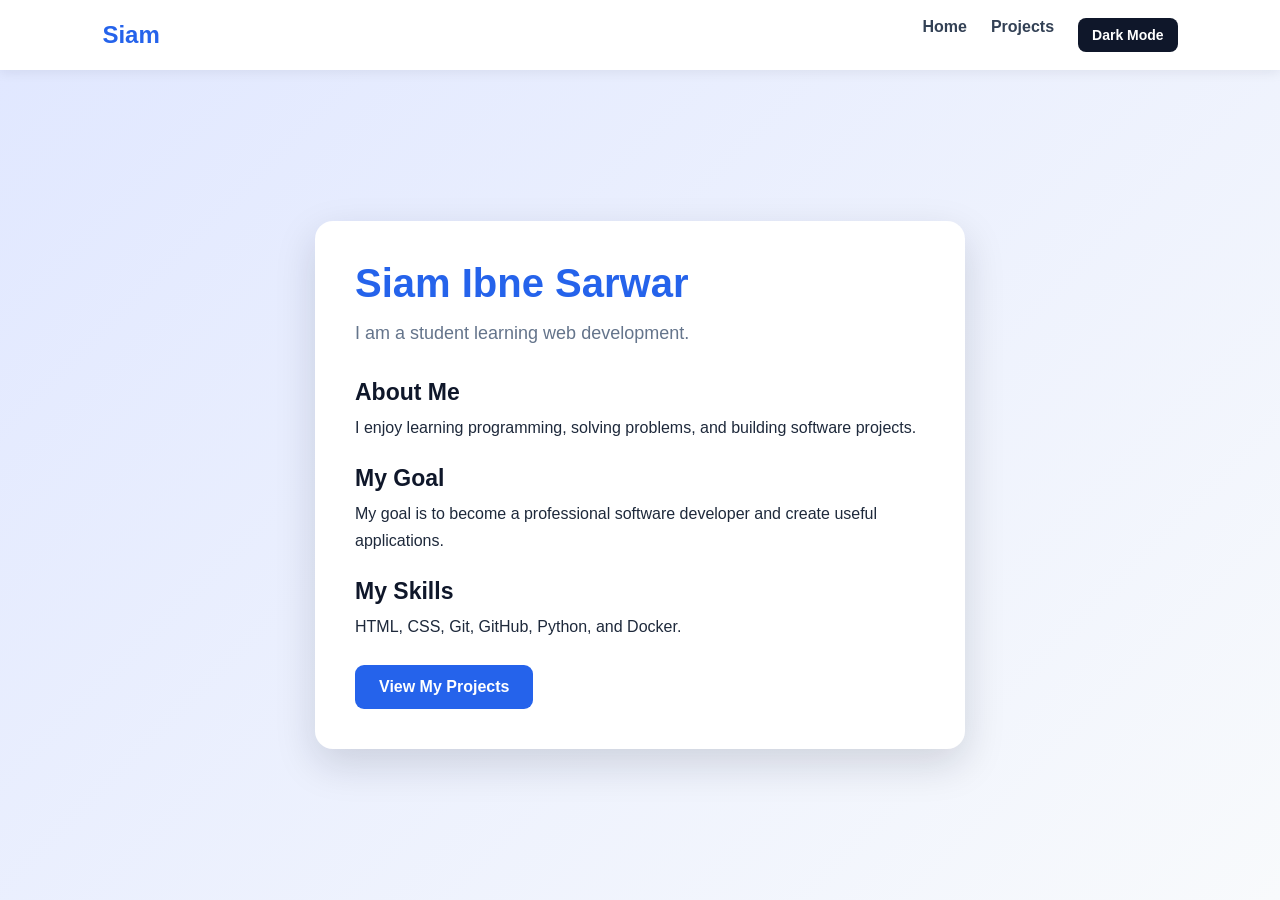
==== index.html @ 975cb4de "Create personal website" ====
<!DOCTYPE html>
<html lang="en">
<head>
    <meta charset="UTF-8">

    <meta
        name="viewport"
        content="width=device-width, initial-scale=1.0"
    >

    <title>Siam | Personal Website</title>

    <link rel="stylesheet" href="styles.css">
    <script src="script.js" defer></script>
</head>

<body>
    <!-- Navigation bar -->
    <header class="navbar">
        <a class="logo" href="index.html">Siam</a>

        <nav class="nav-links">
    <a href="index.html">Home</a>
    <a href="projects.html">Projects</a>

    <button id="theme-toggle" class="theme-button">
        Dark Mode
    </button>
</nav>
    </header>

    <!-- Main page content -->
    <main class="page-container">
        <section class="profile-card">
            <h1>Siam Ibne Sarwar</h1>

            <p class="intro">
                I am a student learning web development.
            </p>

            <div class="info-section">
                <h2>About Me</h2>

                <p>
                    I enjoy learning programming, solving problems,
                    and building software projects.
                </p>
            </div>

            <div class="info-section">
                <h2>My Goal</h2>

                <p>
                    My goal is to become a professional software
                    developer and create useful applications.
                </p>
            </div>

            <div class="info-section">
                <h2>My Skills</h2>

                <p>
                    HTML, CSS, Git, GitHub, Python, and Docker.
                </p>
            </div>

            <a class="project-button" href="projects.html">
                View My Projects
            </a>
        </section>
    </main>
</body>
</html>
---- styles.css ----
/* Make element sizing easier to control */
* {
    box-sizing: border-box;
}

/* Whole webpage */
body {
    margin: 0;
    min-height: 100vh;

    font-family: Arial, Helvetica, sans-serif;

    background: linear-gradient(
        135deg,
        #e0e7ff,
        #f8fafc
    );

    color: #1e293b;
}

/* Center the card */
.page-container {
    min-height: calc(100vh - 70px);

    display: flex;
    justify-content: center;
    align-items: center;

    padding: 24px;
}

/* Main white card */
.profile-card {
    width: 100%;
    max-width: 650px;

    padding: 40px;

    background-color: #ffffff;

    border-radius: 18px;

    box-shadow: 0 15px 40px
        rgba(15, 23, 42, 0.15);
}

/* Main page heading */
h1 {
    margin-top: 0;
    margin-bottom: 12px;

    color: #2563eb;

    font-size: 40px;
}

/* Introduction text */
.intro {
    margin-bottom: 30px;

    color: #64748b;

    font-size: 18px;
}

/* Home-page sections */
.info-section {
    margin-bottom: 24px;
}

/* Project cards */
.project-item {
    margin-bottom: 20px;
    padding: 20px;

    background-color: #f8fafc;

    border-left: 5px solid #2563eb;
    border-radius: 10px;
}

/* Smaller headings */
h2 {
    margin-top: 0;
    margin-bottom: 8px;

    color: #0f172a;

    font-size: 23px;
}

/* Paragraphs */
p {
    margin-top: 0;

    line-height: 1.7;

    font-size: 16px;
}

/* Hold multiple buttons */
.button-group {
    display: flex;
    flex-wrap: wrap;
    gap: 12px;

    margin-top: 30px;
}

/* Main button */
.project-button {
    display: inline-block;

    padding: 13px 24px;

    background-color: #2563eb;
    color: #ffffff;

    border-radius: 9px;

    text-decoration: none;
    font-weight: bold;

    transition:
        background-color 0.3s ease,
        transform 0.3s ease;
}

/* Main button hover */
.project-button:hover {
    background-color: #1d4ed8;

    transform: translateY(-2px);
}

/* Second button */
.secondary-button {
    background-color: #0f172a;
}

/* Second button hover */
.secondary-button:hover {
    background-color: #334155;
}

/* Mobile adjustments */
@media (max-width: 600px) {
    .profile-card {
        padding: 28px 22px;
    }

    h1 {
        font-size: 32px;
    }

    .button-group {
        flex-direction: column;
    }

    .project-button {
        text-align: center;
    }
}
/* Top navigation bar */
.navbar {
    width: 100%;
    height: 70px;

    display: flex;
    justify-content: space-between;
    align-items: center;

    padding: 0 8%;

    background-color: #ffffff;

    box-shadow: 0 2px 12px
        rgba(15, 23, 42, 0.08);
}

/* Website logo */
.logo {
    color: #2563eb;

    font-size: 24px;
    font-weight: bold;

    text-decoration: none;
}

/* Navigation links container */
.nav-links {
    display: flex;
    gap: 24px;
}

/* Navigation links */
.nav-links a {
    color: #334155;

    font-weight: bold;
    text-decoration: none;

    transition: color 0.2s ease;
}

/* Navigation link hover */
.nav-links a:hover {
    color: #2563eb;
}
@media (max-width: 600px) {
    .navbar {
        padding: 0 20px;
    }

    .nav-links {
        gap: 14px;
    }

    .logo {
        font-size: 21px;
    }

    /* Keep your existing mobile CSS below */
}
/* Dark-mode button */
.theme-button {
    padding: 9px 14px;

    border: none;
    border-radius: 8px;

    background-color: #0f172a;
    color: #ffffff;

    font-family: inherit;
    font-size: 14px;
    font-weight: bold;

    cursor: pointer;

    transition:
        background-color 0.3s ease,
        transform 0.3s ease;
}

.theme-button:hover {
    background-color: #334155;
    transform: translateY(-1px);
}

/* Dark page */
body.dark-theme {
    background: linear-gradient(
        135deg,
        #020617,
        #1e293b
    );

    color: #e2e8f0;
}

/* Dark navbar */
body.dark-theme .navbar {
    background-color: #0f172a;
}

/* Dark main card */
body.dark-theme .profile-card {
    background-color: #1e293b;
}

/* Dark project cards */
body.dark-theme .project-item {
    background-color: #0f172a;
}

/* Dark headings */
body.dark-theme h1 {
    color: #60a5fa;
}

body.dark-theme h2 {
    color: #f8fafc;
}

/* Dark introduction */
body.dark-theme .intro {
    color: #cbd5e1;
}

/* Dark navbar links */
body.dark-theme .nav-links a {
    color: #e2e8f0;
}

body.dark-theme .nav-links a:hover {
    color: #60a5fa;
}

/* Dark logo */
body.dark-theme .logo {
    color: #60a5fa;
}

/* Light button while dark mode is active */
body.dark-theme .theme-button {
    background-color: #f8fafc;
    color: #0f172a;
}

body.dark-theme .theme-button:hover {
    background-color: #cbd5e1;
}
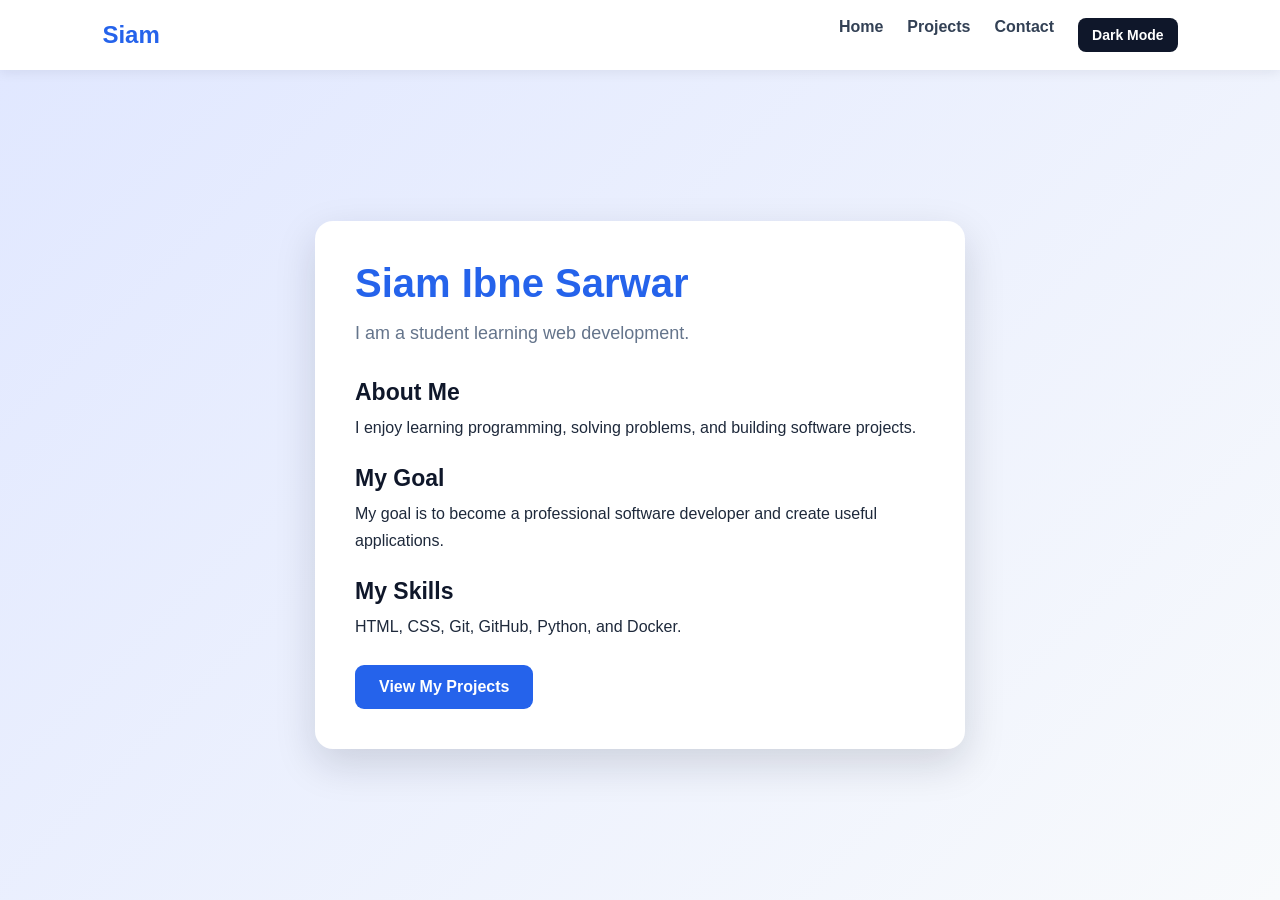
==== commit 2577ed25: "Add contact page" ====
--- a/index.html
+++ b/index.html
@@ -19,9 +19,10 @@
     <header class="navbar">
         <a class="logo" href="index.html">Siam</a>
 
-        <nav class="nav-links">
+  <nav class="nav-links">
     <a href="index.html">Home</a>
     <a href="projects.html">Projects</a>
+    <a href="contact.html">Contact</a>
 
     <button id="theme-toggle" class="theme-button">
         Dark Mode
--- a/styles.css
+++ b/styles.css
@@ -312,4 +312,45 @@
 
 body.dark-theme .theme-button:hover {
     background-color: #cbd5e1;
+}
+/* Contact links container */
+.contact-list {
+    display: flex;
+    flex-direction: column;
+    gap: 14px;
+
+    margin-top: 28px;
+}
+
+/* Individual contact link */
+.contact-item {
+    padding: 16px 20px;
+
+    background-color: #f1f5f9;
+    color: #2563eb;
+
+    border-left: 5px solid #2563eb;
+    border-radius: 10px;
+
+    text-decoration: none;
+    font-weight: bold;
+
+    transition:
+        background-color 0.3s ease,
+        transform 0.3s ease;
+}
+
+.contact-item:hover {
+    background-color: #dbeafe;
+    transform: translateX(5px);
+}
+
+/* Contact links in dark mode */
+body.dark-theme .contact-item {
+    background-color: #0f172a;
+    color: #60a5fa;
+}
+
+body.dark-theme .contact-item:hover {
+    background-color: #334155;
 }
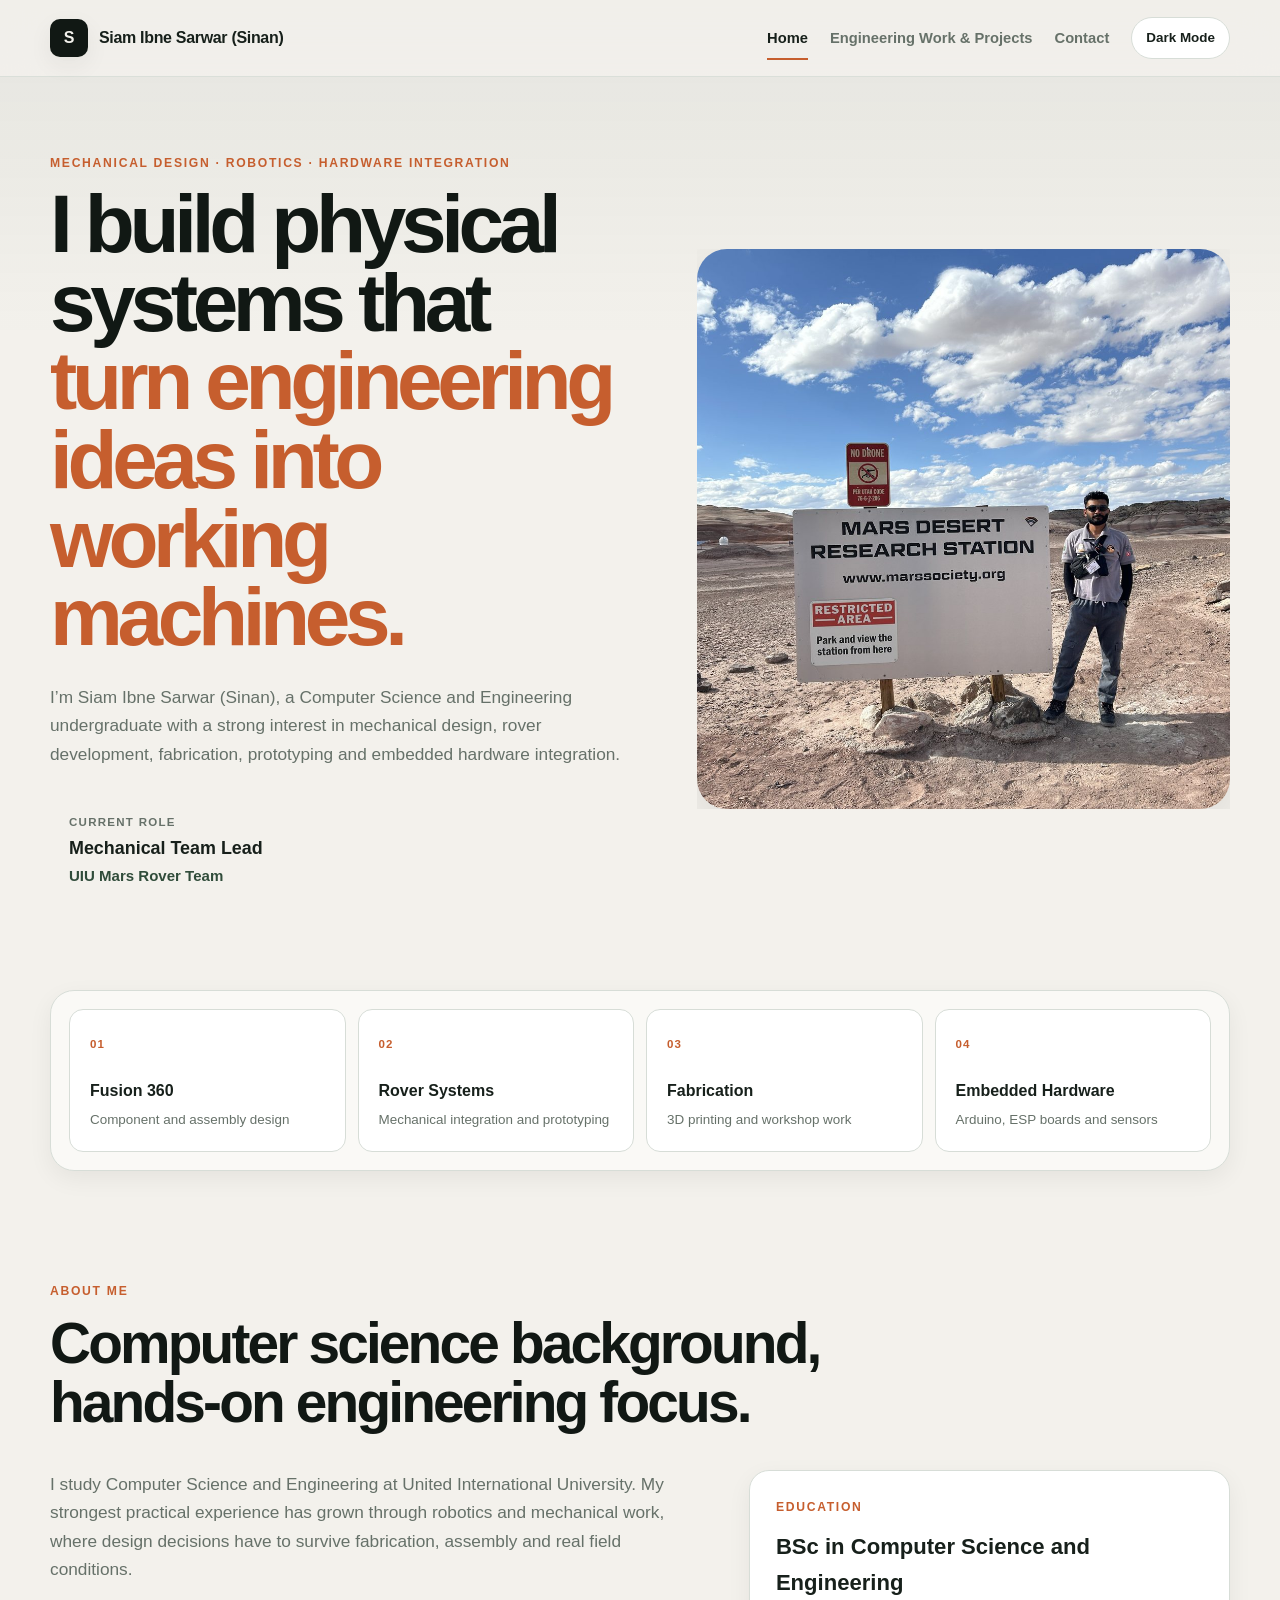
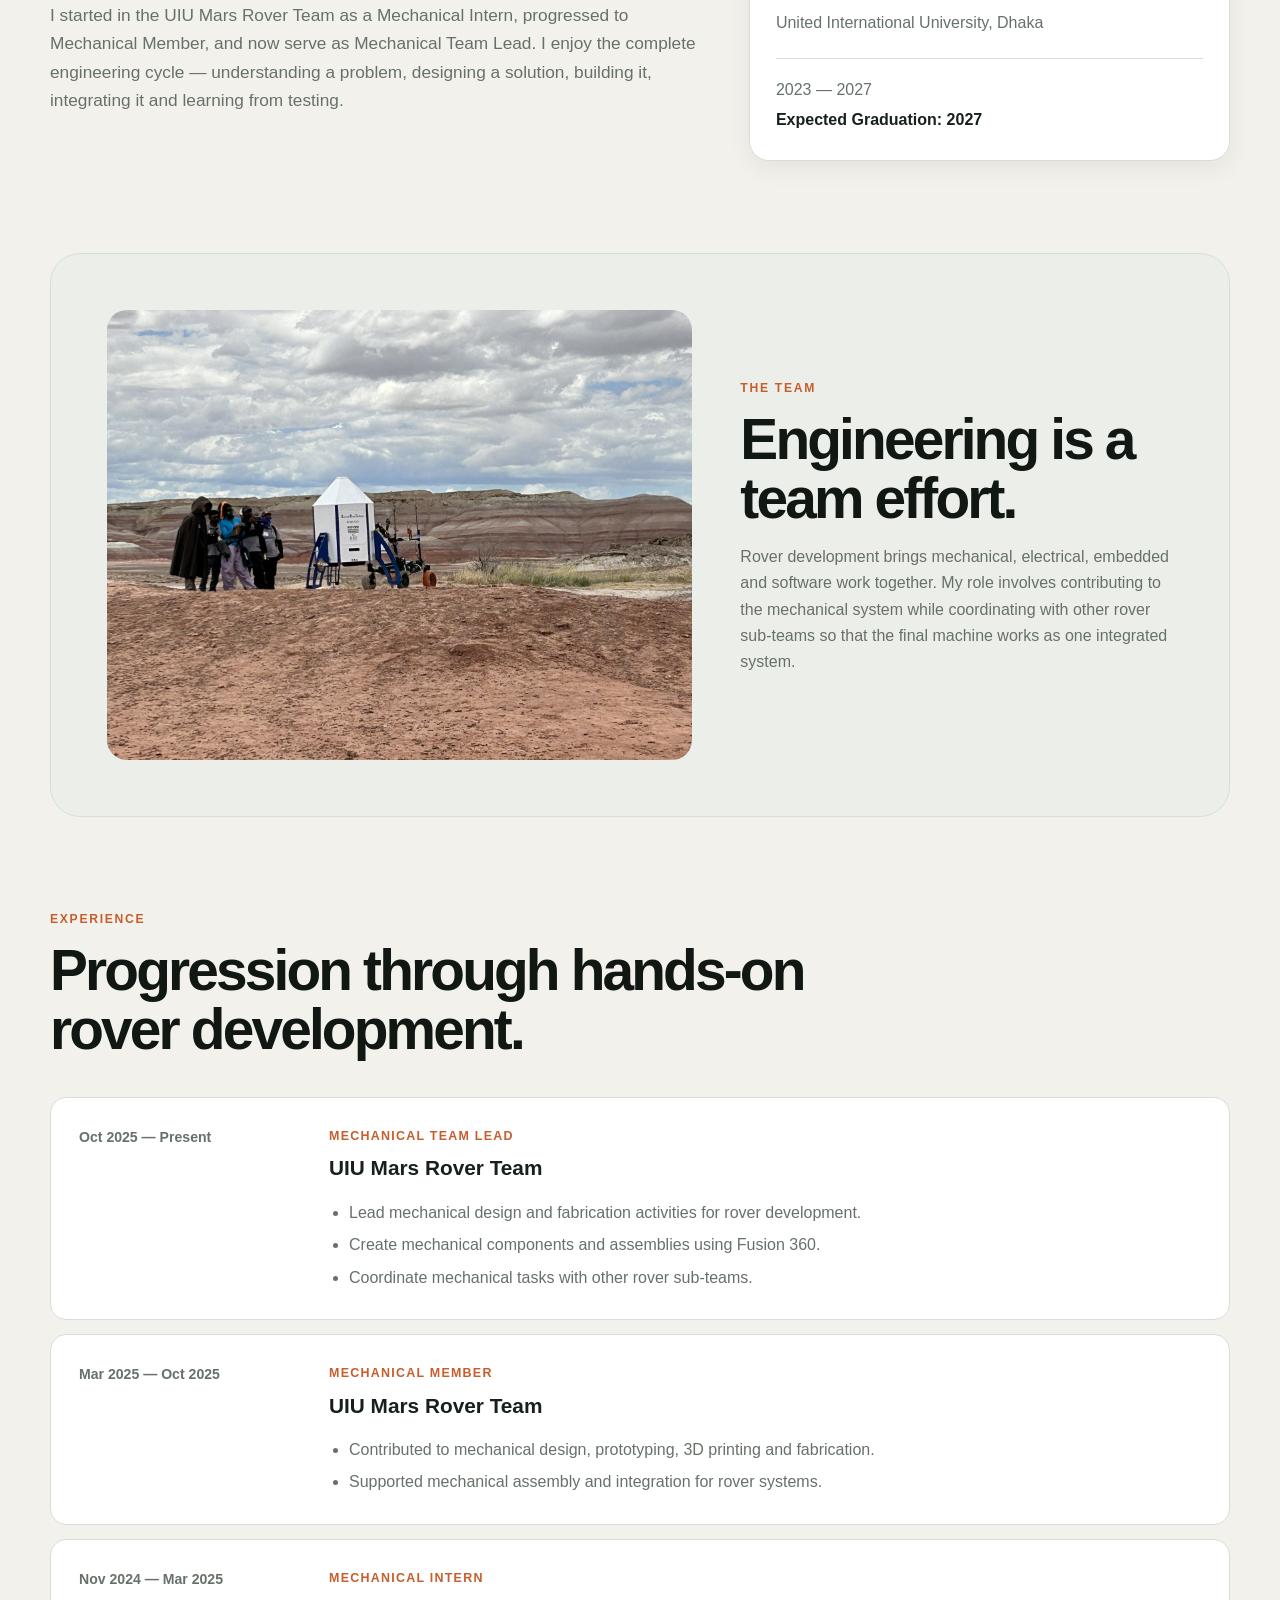
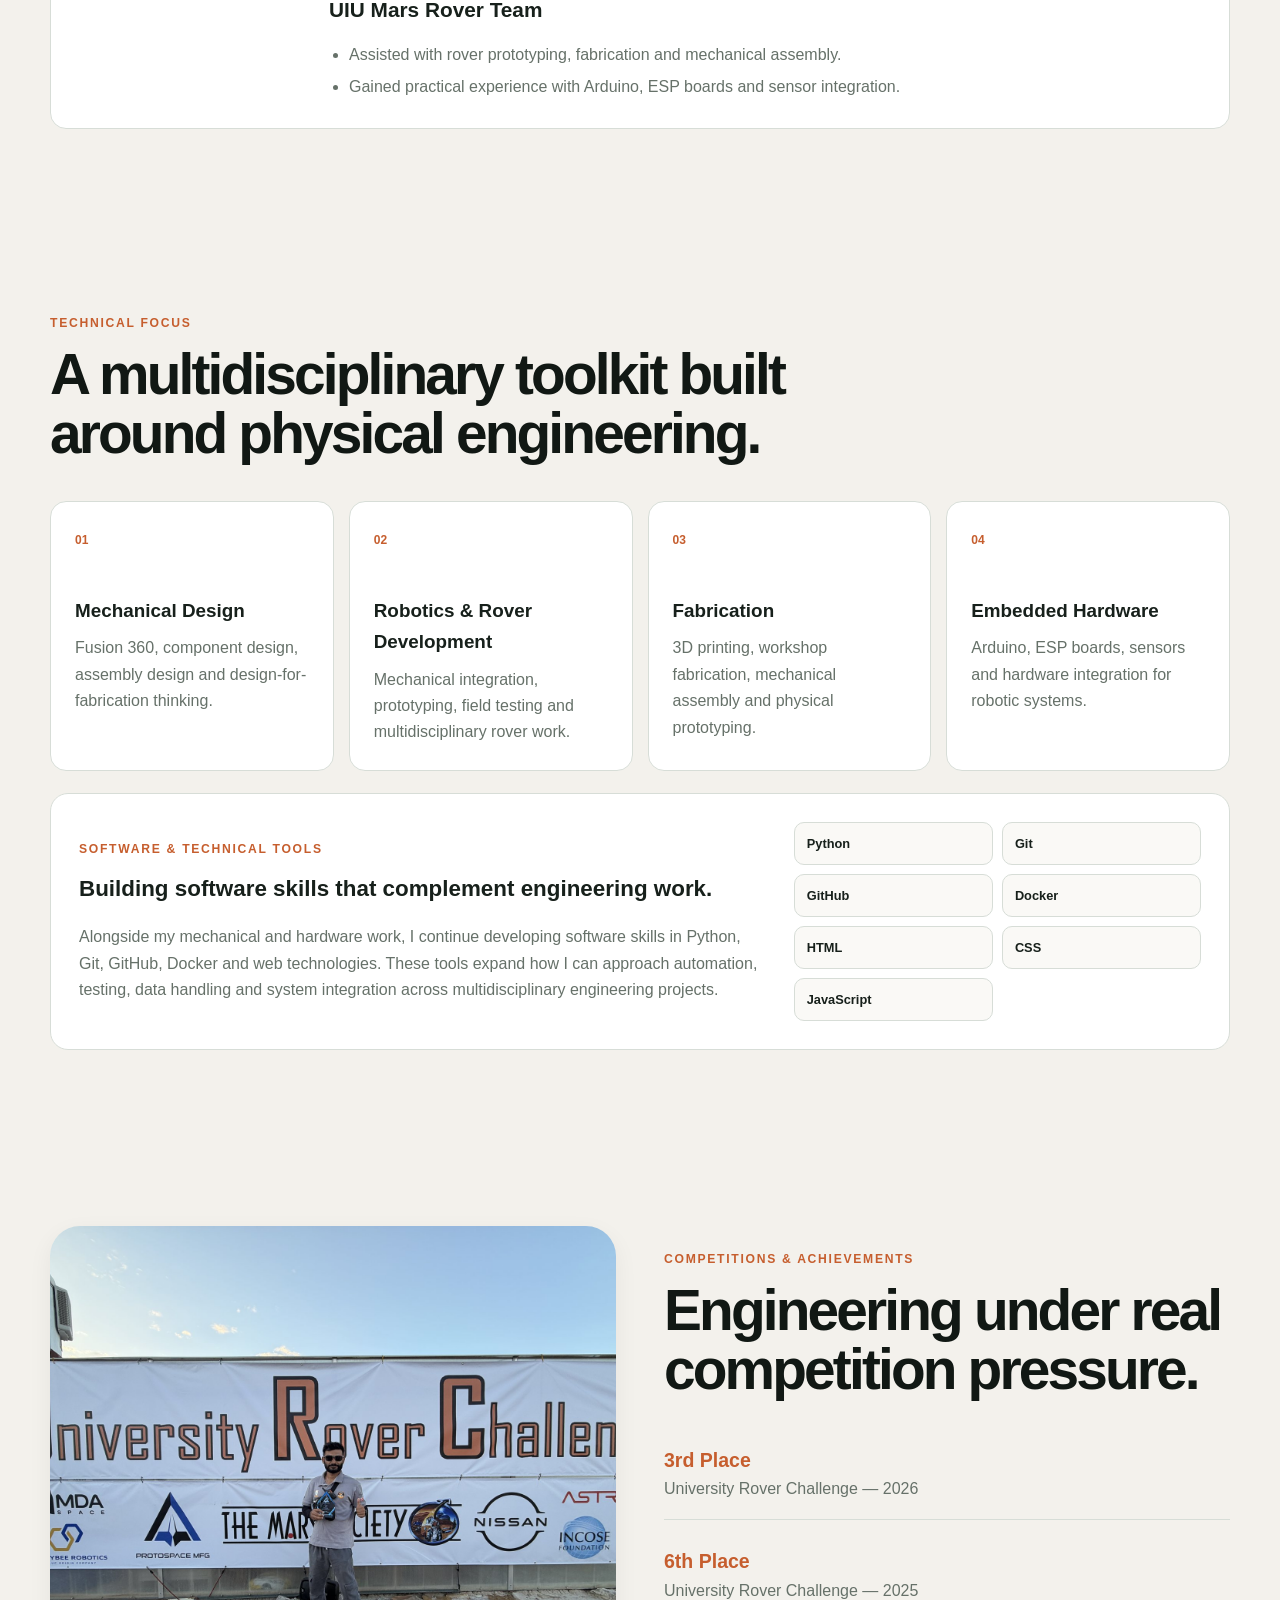
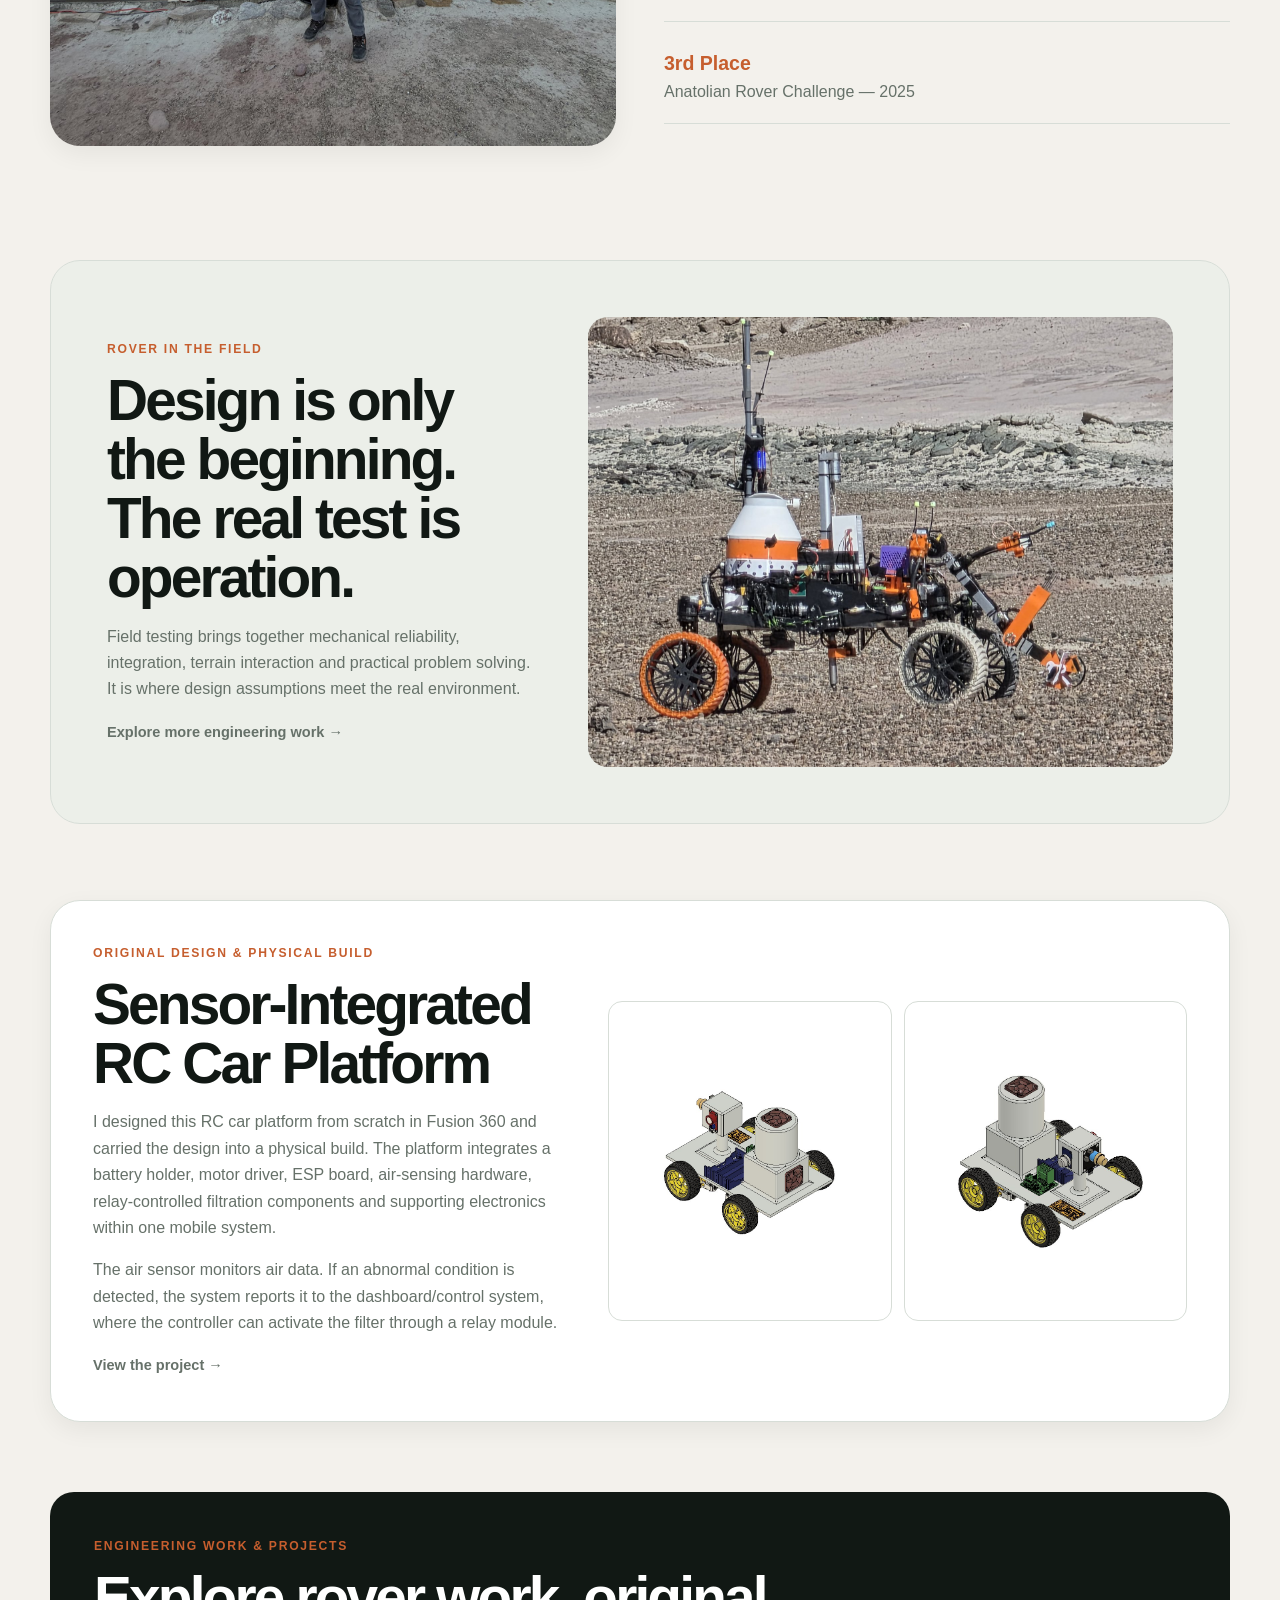
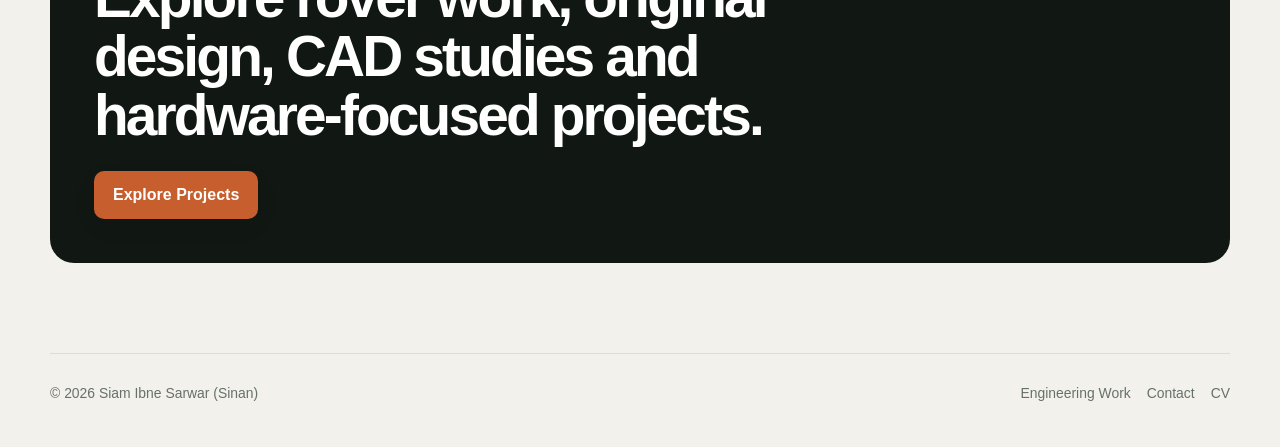
==== commit 875f5350: "Deploy final engineering portfolio" ====
--- a/index.html
+++ b/index.html
@@ -2,73 +2,322 @@
 <html lang="en">
 <head>
     <meta charset="UTF-8">
-
-    <meta
-        name="viewport"
-        content="width=device-width, initial-scale=1.0"
-    >
-
-    <title>Siam | Personal Website</title>
-
+    <meta name="viewport" content="width=device-width, initial-scale=1.0">
+    <meta name="description" content="Siam Ibne Sarwar (Sinan) — CSE undergraduate focused on mechanical design, rover systems, fabrication, robotics and embedded hardware.">
+    <title>Siam Ibne Sarwar (Sinan) | Robotics & Mechanical Portfolio</title>
+
+    <meta name="theme-color" content="#111814">
+    <meta property="og:type" content="website">
+    <meta property="og:title" content="Siam Ibne Sarwar (Sinan) | Robotics & Mechanical Portfolio">
+    <meta property="og:description" content="CSE undergraduate focused on mechanical design, robotics, rover systems, fabrication, embedded hardware and engineering projects.">
+    <meta property="og:url" content="https://bedbug39.github.io/">
+    <meta property="og:image" content="https://bedbug39.github.io/assets/images/profile.jpg">
+    <meta name="twitter:card" content="summary_large_image">
+    <link rel="canonical" href="https://bedbug39.github.io/">
+    <link rel="icon" href="favicon.svg" type="image/svg+xml">
+    <link rel="manifest" href="site.webmanifest">
     <link rel="stylesheet" href="styles.css">
     <script src="script.js" defer></script>
 </head>
 
 <body>
-    <!-- Navigation bar -->
+    <a class="skip-link" href="#main-content">Skip to content</a>
+
     <header class="navbar">
-        <a class="logo" href="index.html">Siam</a>
-
-  <nav class="nav-links">
-    <a href="index.html">Home</a>
-    <a href="projects.html">Projects</a>
-    <a href="contact.html">Contact</a>
-
-    <button id="theme-toggle" class="theme-button">
-        Dark Mode
-    </button>
-</nav>
+        <div class="nav-inner">
+            <a class="logo" href="index.html" aria-label="Siam Ibne Sarwar (Sinan) home">
+                <span class="logo-mark">S</span>
+                <span>Siam Ibne Sarwar <span class="nickname">(Sinan)</span></span>
+            </a>
+
+            <button id="menu-toggle" class="menu-toggle" type="button" aria-expanded="false" aria-controls="primary-nav">
+                <span></span><span></span><span></span>
+                <span class="sr-only">Toggle navigation</span>
+            </button>
+
+            <nav id="primary-nav" class="nav-links" aria-label="Primary navigation">
+                <a class="active" href="index.html">Home</a>
+                <a href="projects.html">Engineering Work & Projects</a>
+                <a href="contact.html">Contact</a>
+                <button id="theme-toggle" class="theme-button" type="button">Dark Mode</button>
+            </nav>
+        </div>
     </header>
 
-    <!-- Main page content -->
-    <main class="page-container">
-        <section class="profile-card">
-            <h1>Siam Ibne Sarwar</h1>
-
-            <p class="intro">
-                I am a student learning web development.
-            </p>
-
-            <div class="info-section">
-                <h2>About Me</h2>
-
+    <main id="main-content">
+        <section class="hero section-shell">
+            <div class="hero-copy">
+                <p class="eyebrow">Mechanical Design · Robotics · Hardware Integration</p>
+
+                <h1>
+                    I build physical systems that
+                    <span>turn engineering ideas into working machines.</span>
+                </h1>
+
+                <p class="hero-text">
+                    I’m Siam Ibne Sarwar (Sinan), a Computer Science and Engineering undergraduate
+                    with a strong interest in mechanical design, rover development, fabrication,
+                    prototyping and embedded hardware integration.
+                </p>
+
+                <div class="hero-role-card">
+                    <span>Current Role</span>
+                    <strong>Mechanical Team Lead</strong>
+                    <p>UIU Mars Rover Team</p>
+                </div>
+            </div>
+
+            <div class="hero-visual">
+                <img src="assets/images/profile.jpg" alt="Siam Ibne Sarwar (Sinan) at a rover competition research station">
+            </div>
+        </section>
+
+        <section class="section-shell capability-section" aria-label="Core engineering capabilities">
+            <div class="capability-grid">
+                <article><span>01</span><strong>Fusion 360</strong><p>Component and assembly design</p></article>
+                <article><span>02</span><strong>Rover Systems</strong><p>Mechanical integration and prototyping</p></article>
+                <article><span>03</span><strong>Fabrication</strong><p>3D printing and workshop work</p></article>
+                <article><span>04</span><strong>Embedded Hardware</strong><p>Arduino, ESP boards and sensors</p></article>
+            </div>
+        </section>
+
+        <section class="section-shell content-section">
+            <div class="section-heading">
+                <p class="eyebrow">About Me</p>
+                <h2>Computer science background, hands-on engineering focus.</h2>
+            </div>
+
+            <div class="about-grid">
+                <div class="about-copy">
+                    <p>
+                        I study Computer Science and Engineering at United International University.
+                        My strongest practical experience has grown through robotics and mechanical work,
+                        where design decisions have to survive fabrication, assembly and real field conditions.
+                    </p>
+
+                    <p>
+                        I started in the UIU Mars Rover Team as a Mechanical Intern, progressed to
+                        Mechanical Member, and now serve as Mechanical Team Lead. I enjoy the complete
+                        engineering cycle — understanding a problem, designing a solution, building it,
+                        integrating it and learning from testing.
+                    </p>
+                </div>
+
+                <aside class="education-card">
+                    <p class="card-label">Education</p>
+                    <h3>BSc in Computer Science and Engineering</h3>
+                    <p>United International University, Dhaka</p>
+
+                    <div class="education-meta">
+                        <span>2023 — 2027</span>
+                        <strong>Expected Graduation: 2027</strong>
+                    </div>
+                </aside>
+            </div>
+        </section>
+
+        <section class="section-shell team-feature">
+            <div class="team-image">
+                <img src="assets/images/team-field.jpg" alt="UIU Mars Rover Team members with the rover during field work">
+            </div>
+
+            <div class="team-copy">
+                <p class="eyebrow">The Team</p>
+                <h2>Engineering is a team effort.</h2>
                 <p>
-                    I enjoy learning programming, solving problems,
-                    and building software projects.
-                </p>
-            </div>
-
-            <div class="info-section">
-                <h2>My Goal</h2>
-
+                    Rover development brings mechanical, electrical, embedded and software work together.
+                    My role involves contributing to the mechanical system while coordinating with other
+                    rover sub-teams so that the final machine works as one integrated system.
+                </p>
+            </div>
+        </section>
+
+        <section class="section-shell content-section">
+            <div class="section-heading">
+                <p class="eyebrow">Experience</p>
+                <h2>Progression through hands-on rover development.</h2>
+            </div>
+
+            <div class="timeline">
+                <article class="timeline-item">
+                    <div class="timeline-date">Oct 2025 — Present</div>
+                    <div class="timeline-content">
+                        <p class="role">Mechanical Team Lead</p>
+                        <h3>UIU Mars Rover Team</h3>
+                        <ul>
+                            <li>Lead mechanical design and fabrication activities for rover development.</li>
+                            <li>Create mechanical components and assemblies using Fusion 360.</li>
+                            <li>Coordinate mechanical tasks with other rover sub-teams.</li>
+                        </ul>
+                    </div>
+                </article>
+
+                <article class="timeline-item">
+                    <div class="timeline-date">Mar 2025 — Oct 2025</div>
+                    <div class="timeline-content">
+                        <p class="role">Mechanical Member</p>
+                        <h3>UIU Mars Rover Team</h3>
+                        <ul>
+                            <li>Contributed to mechanical design, prototyping, 3D printing and fabrication.</li>
+                            <li>Supported mechanical assembly and integration for rover systems.</li>
+                        </ul>
+                    </div>
+                </article>
+
+                <article class="timeline-item">
+                    <div class="timeline-date">Nov 2024 — Mar 2025</div>
+                    <div class="timeline-content">
+                        <p class="role">Mechanical Intern</p>
+                        <h3>UIU Mars Rover Team</h3>
+                        <ul>
+                            <li>Assisted with rover prototyping, fabrication and mechanical assembly.</li>
+                            <li>Gained practical experience with Arduino, ESP boards and sensor integration.</li>
+                        </ul>
+                    </div>
+                </article>
+            </div>
+        </section>
+
+        <section class="section-shell content-section">
+            <div class="section-heading">
+                <p class="eyebrow">Technical Focus</p>
+                <h2>A multidisciplinary toolkit built around physical engineering.</h2>
+            </div>
+
+            <div class="skills-grid">
+                <article class="skill-card">
+                    <span class="skill-number">01</span>
+                    <h3>Mechanical Design</h3>
+                    <p>Fusion 360, component design, assembly design and design-for-fabrication thinking.</p>
+                </article>
+
+                <article class="skill-card">
+                    <span class="skill-number">02</span>
+                    <h3>Robotics & Rover Development</h3>
+                    <p>Mechanical integration, prototyping, field testing and multidisciplinary rover work.</p>
+                </article>
+
+                <article class="skill-card">
+                    <span class="skill-number">03</span>
+                    <h3>Fabrication</h3>
+                    <p>3D printing, workshop fabrication, mechanical assembly and physical prototyping.</p>
+                </article>
+
+                <article class="skill-card">
+                    <span class="skill-number">04</span>
+                    <h3>Embedded Hardware</h3>
+                    <p>Arduino, ESP boards, sensors and hardware integration for robotic systems.</p>
+                </article>
+            </div>
+
+            <div class="software-skills">
+                <div>
+                    <p class="card-label">Software & Technical Tools</p>
+                    <h3>Building software skills that complement engineering work.</h3>
+                    <p>
+                        Alongside my mechanical and hardware work, I continue developing software skills in
+                        Python, Git, GitHub, Docker and web technologies. These tools expand how I can
+                        approach automation, testing, data handling and system integration across
+                        multidisciplinary engineering projects.
+                    </p>
+                </div>
+
+                <div class="tool-tags">
+                    <span>Python</span>
+                    <span>Git</span>
+                    <span>GitHub</span>
+                    <span>Docker</span>
+                    <span>HTML</span>
+                    <span>CSS</span>
+                    <span>JavaScript</span>
+                </div>
+            </div>
+        </section>
+
+        <section class="section-shell achievement-section">
+            <div class="achievement-photo">
+                <img src="assets/images/urc-sign.jpg" alt="Siam at the University Rover Challenge">
+            </div>
+
+            <div class="achievement-copy">
+                <p class="eyebrow">Competitions & Achievements</p>
+                <h2>Engineering under real competition pressure.</h2>
+
+                <div class="achievement-list">
+                    <div>
+                        <strong>3rd Place</strong>
+                        <span>University Rover Challenge — 2026</span>
+                    </div>
+                    <div>
+                        <strong>6th Place</strong>
+                        <span>University Rover Challenge — 2025</span>
+                    </div>
+                    <div>
+                        <strong>3rd Place</strong>
+                        <span>Anatolian Rover Challenge — 2025</span>
+                    </div>
+                </div>
+            </div>
+        </section>
+
+        <section class="section-shell rover-highlight">
+            <div class="rover-highlight-copy">
+                <p class="eyebrow">Rover in the Field</p>
+                <h2>Design is only the beginning. The real test is operation.</h2>
                 <p>
-                    My goal is to become a professional software
-                    developer and create useful applications.
-                </p>
-            </div>
-
-            <div class="info-section">
-                <h2>My Skills</h2>
-
+                    Field testing brings together mechanical reliability, integration,
+                    terrain interaction and practical problem solving. It is where design
+                    assumptions meet the real environment.
+                </p>
+                <a class="text-link" href="projects.html">Explore more engineering work →</a>
+            </div>
+
+            <div class="rover-highlight-image">
+                <img src="assets/images/rover-closeup.jpg" alt="UIU rover operating on competition terrain">
+            </div>
+        </section>
+
+
+        <section class="section-shell original-design-preview">
+            <div class="original-design-copy">
+                <p class="eyebrow">Original Design & Physical Build</p>
+                <h2>Sensor-Integrated RC Car Platform</h2>
                 <p>
-                    HTML, CSS, Git, GitHub, Python, and Docker.
-                </p>
-            </div>
-
-            <a class="project-button" href="projects.html">
-                View My Projects
-            </a>
+                    I designed this RC car platform from scratch in Fusion 360 and carried
+                    the design into a physical build. The platform integrates a battery holder,
+                    motor driver, ESP board, air-sensing hardware, relay-controlled filtration
+                    components and supporting electronics within one mobile system.
+                </p>
+                <p>
+                    The air sensor monitors air data. If an abnormal condition is detected,
+                    the system reports it to the dashboard/control system, where the controller
+                    can activate the filter through a relay module.
+                </p>
+                <a class="text-link" href="projects.html#rc-car-project">View the project →</a>
+            </div>
+
+            <div class="original-design-images">
+                <img src="assets/images/rc-car-design-front.jpg" alt="Front-side CAD view of Siam's sensor-integrated RC car">
+                <img src="assets/images/rc-car-design-rear.jpg" alt="Rear-side CAD view showing the electronics layout of Siam's RC car">
+            </div>
+        </section>
+
+        <section class="section-shell callout-section premium-cta">
+            <div>
+                <p class="eyebrow">Engineering Work & Projects</p>
+                <h2>Explore rover work, original design, CAD studies and hardware-focused projects.</h2>
+                <a class="button primary-button" href="projects.html">Explore Projects</a>
+            </div>
         </section>
     </main>
+
+    <footer class="footer section-shell">
+        <p>© <span id="current-year"></span> Siam Ibne Sarwar (Sinan)</p>
+        <div class="footer-links">
+            <a href="projects.html">Engineering Work</a>
+            <a href="contact.html">Contact</a>
+            <a href="assets/docs/Siam_Ibne_Sarwar_CV.pdf" target="_blank">CV</a>
+        </div>
+    </footer>
 </body>
-</html>+</html>
--- a/styles.css
+++ b/styles.css
@@ -1,356 +1,581 @@
-/* Make element sizing easier to control */
-* {
-    box-sizing: border-box;
-}
-
-/* Whole webpage */
+:root {
+    --bg: #f3f1ec;
+    --surface: #faf9f6;
+    --surface-strong: #ffffff;
+    --surface-muted: #ecefe9;
+    --ink: #111814;
+    --text: #17201b;
+    --muted: #667169;
+    --line: #d7ddd7;
+    --accent: #c65e2e;
+    --accent-dark: #9f4520;
+    --green: #304c3a;
+    --green-soft: #dfe7e0;
+    --shadow-sm: 0 8px 24px rgba(17, 24, 20, .06);
+    --shadow-md: 0 20px 60px rgba(17, 24, 20, .10);
+    --radius-sm: 12px;
+    --radius-md: 20px;
+    --radius-lg: 30px;
+    --max: 1180px;
+}
+
+body.dark-theme {
+    --bg: #0d120f;
+    --surface: #121915;
+    --surface-strong: #161f19;
+    --surface-muted: #1b2520;
+    --ink: #f2f5f1;
+    --text: #eef2ee;
+    --muted: #a8b2aa;
+    --line: #29352d;
+    --accent: #ef7b45;
+    --accent-dark: #ff8a54;
+    --green: #8fb09a;
+    --green-soft: #17231c;
+    --shadow-sm: 0 8px 24px rgba(0, 0, 0, .20);
+    --shadow-md: 0 22px 64px rgba(0, 0, 0, .32);
+}
+
+* { box-sizing: border-box; }
+html { scroll-behavior: smooth; scroll-padding-top: 92px; }
 body {
     margin: 0;
     min-height: 100vh;
-
-    font-family: Arial, Helvetica, sans-serif;
-
-    background: linear-gradient(
-        135deg,
-        #e0e7ff,
-        #f8fafc
-    );
-
-    color: #1e293b;
-}
-
-/* Center the card */
-.page-container {
-    min-height: calc(100vh - 70px);
-
+    color: var(--text);
+    background: var(--bg);
+    font-family: "Avenir Next", Avenir, "Segoe UI", Helvetica, Arial, sans-serif;
+    line-height: 1.65;
+    -webkit-font-smoothing: antialiased;
+}
+body::before {
+    content: "";
+    position: fixed;
+    inset: 0 0 auto 0;
+    height: 340px;
+    pointer-events: none;
+    background: linear-gradient(180deg, color-mix(in srgb, var(--green) 7%, transparent), transparent);
+    z-index: -1;
+}
+a { color: inherit; }
+img { max-width: 100%; }
+::selection { background: var(--accent); color: white; }
+
+.sr-only { position: absolute; width: 1px; height: 1px; padding: 0; margin: -1px; overflow: hidden; clip: rect(0,0,0,0); white-space: nowrap; border: 0; }
+.skip-link { position: fixed; left: 18px; top: -60px; z-index: 100; padding: 10px 14px; background: var(--ink); color: var(--bg); border-radius: 8px; text-decoration: none; font-weight: 800; }
+.skip-link:focus { top: 18px; }
+
+.navbar {
+    position: sticky;
+    top: 0;
+    z-index: 40;
+    border-bottom: 1px solid color-mix(in srgb, var(--line) 86%, transparent);
+    background: color-mix(in srgb, var(--bg) 88%, transparent);
+    backdrop-filter: blur(18px) saturate(130%);
+}
+.nav-inner {
+    width: min(var(--max), calc(100% - 40px));
+    min-height: 76px;
+    margin: 0 auto;
     display: flex;
-    justify-content: center;
     align-items: center;
-
-    padding: 24px;
-}
-
-/* Main white card */
-.profile-card {
-    width: 100%;
-    max-width: 650px;
-
-    padding: 40px;
-
-    background-color: #ffffff;
-
-    border-radius: 18px;
-
-    box-shadow: 0 15px 40px
-        rgba(15, 23, 42, 0.15);
-}
-
-/* Main page heading */
-h1 {
-    margin-top: 0;
-    margin-bottom: 12px;
-
-    color: #2563eb;
-
-    font-size: 40px;
-}
-
-/* Introduction text */
-.intro {
-    margin-bottom: 30px;
-
-    color: #64748b;
-
-    font-size: 18px;
-}
-
-/* Home-page sections */
-.info-section {
-    margin-bottom: 24px;
-}
-
-/* Project cards */
-.project-item {
-    margin-bottom: 20px;
-    padding: 20px;
-
-    background-color: #f8fafc;
-
-    border-left: 5px solid #2563eb;
-    border-radius: 10px;
-}
-
-/* Smaller headings */
-h2 {
-    margin-top: 0;
-    margin-bottom: 8px;
-
-    color: #0f172a;
-
-    font-size: 23px;
-}
-
-/* Paragraphs */
-p {
-    margin-top: 0;
-
-    line-height: 1.7;
-
-    font-size: 16px;
-}
-
-/* Hold multiple buttons */
-.button-group {
-    display: flex;
-    flex-wrap: wrap;
-    gap: 12px;
-
-    margin-top: 30px;
-}
-
-/* Main button */
-.project-button {
-    display: inline-block;
-
-    padding: 13px 24px;
-
-    background-color: #2563eb;
-    color: #ffffff;
-
-    border-radius: 9px;
-
-    text-decoration: none;
-    font-weight: bold;
-
-    transition:
-        background-color 0.3s ease,
-        transform 0.3s ease;
-}
-
-/* Main button hover */
-.project-button:hover {
-    background-color: #1d4ed8;
-
-    transform: translateY(-2px);
-}
-
-/* Second button */
-.secondary-button {
-    background-color: #0f172a;
-}
-
-/* Second button hover */
-.secondary-button:hover {
-    background-color: #334155;
-}
-
-/* Mobile adjustments */
-@media (max-width: 600px) {
-    .profile-card {
-        padding: 28px 22px;
-    }
-
-    h1 {
-        font-size: 32px;
-    }
-
-    .button-group {
+    gap: 28px;
+}
+.logo { margin-right: auto; display: inline-flex; align-items: center; gap: 11px; text-decoration: none; font-weight: 900; letter-spacing: -.02em; }
+.logo-mark { width: 38px; height: 38px; display: grid; place-items: center; border-radius: 10px; background: var(--ink); color: var(--bg); font-weight: 900; box-shadow: var(--shadow-sm); }
+.nav-links { display: flex; align-items: center; gap: 22px; }
+.nav-links a { color: var(--muted); text-decoration: none; font-size: .92rem; font-weight: 800; }
+.nav-links a:hover, .nav-links a.active { color: var(--text); }
+.nav-links a.active { position: relative; }
+.nav-links a.active::after { content: ""; position: absolute; left: 0; right: 0; bottom: -10px; height: 2px; background: var(--accent); }
+.theme-button { padding: 9px 14px; border: 1px solid var(--line); border-radius: 999px; background: var(--surface-strong); color: var(--text); font: inherit; font-size: .84rem; font-weight: 850; cursor: pointer; }
+.menu-toggle { display: none; width: 42px; height: 42px; padding: 10px; border: 1px solid var(--line); border-radius: 10px; background: var(--surface-strong); cursor: pointer; }
+.menu-toggle > span:not(.sr-only) { display: block; width: 100%; height: 2px; margin: 4px 0; background: var(--text); }
+
+.section-shell { width: min(var(--max), calc(100% - 40px)); margin: 0 auto; }
+.eyebrow, .project-kicker, .card-label { margin: 0 0 12px; color: var(--accent); font-size: .76rem; font-weight: 900; letter-spacing: .14em; text-transform: uppercase; }
+.section-heading { max-width: 850px; margin-bottom: 38px; }
+.section-heading h2, .team-copy h2, .achievement-copy h2, .rover-highlight-copy h2, .original-design-copy h2, .callout-section h2 {
+    margin: 0;
+    color: var(--ink);
+    font-size: clamp(2rem, 5vw, 3.55rem);
+    line-height: 1.04;
+    letter-spacing: -.05em;
+}
+
+.hero { min-height: calc(100vh - 76px); padding: 76px 0; display: grid; grid-template-columns: 1.05fr .95fr; gap: 58px; align-items: center; }
+.hero h1, .page-hero h1, .contact-intro h1 { margin: 0; color: var(--ink); font-size: clamp(3rem, 6.4vw, 6rem); line-height: .96; letter-spacing: -.065em; }
+.hero h1 span { color: var(--accent); }
+.hero-text, .page-hero > p:last-child, .contact-intro > p { max-width: 760px; margin: 26px 0 0; color: var(--muted); font-size: 1.08rem; }
+.hero-actions { display: flex; flex-wrap: wrap; gap: 12px; margin-top: 32px; }
+.button { min-height: 48px; padding: 0 19px; display: inline-flex; align-items: center; justify-content: center; border-radius: 10px; text-decoration: none; font-weight: 850; transition: transform .2s ease, background .2s ease, border-color .2s ease; }
+.button:hover { transform: translateY(-2px); }
+.primary-button { background: var(--ink); color: var(--bg); box-shadow: var(--shadow-sm); }
+.primary-button:hover { background: var(--accent); color: white; }
+.secondary-button { border: 1px solid var(--line); background: var(--surface-strong); }
+.quick-links { margin-top: 23px; display: flex; flex-wrap: wrap; gap: 18px; }
+.quick-links a, .text-link { color: var(--muted); text-decoration: none; font-size: .91rem; font-weight: 800; }
+.quick-links a:hover, .text-link:hover { color: var(--accent); }
+.hero-visual { position: relative; min-height: 570px; }
+.hero-visual > img { width: 100%; height: 570px; display: block; object-fit: cover; border-radius: var(--radius-lg); box-shadow: var(--shadow-md); }
+.hero-role-card { position: absolute; left: -28px; bottom: 28px; min-width: 270px; padding: 20px 22px; border: 1px solid var(--line); border-radius: 16px; background: color-mix(in srgb, var(--surface-strong) 94%, transparent); box-shadow: var(--shadow-md); backdrop-filter: blur(12px); }
+.hero-role-card span, .hero-role-card strong, .hero-role-card p { display: block; }
+.hero-role-card span { color: var(--muted); font-size: .76rem; font-weight: 850; text-transform: uppercase; letter-spacing: .1em; }
+.hero-role-card strong { margin-top: 6px; font-size: 1.18rem; }
+.hero-role-card p { margin: 3px 0 0; color: var(--green); font-weight: 850; }
+
+.capability-section { margin-top: 8px; margin-bottom: 18px; }
+.capability-grid { padding: 18px; display: grid; grid-template-columns: repeat(4, 1fr); gap: 12px; border: 1px solid var(--line); border-radius: 24px; background: var(--surface); box-shadow: var(--shadow-sm); }
+.capability-grid article { min-height: 138px; padding: 20px; border: 1px solid var(--line); border-radius: 14px; background: var(--surface-strong); }
+.capability-grid article span { color: var(--accent); font-size: .72rem; font-weight: 900; letter-spacing: .1em; }
+.capability-grid article strong { display: block; margin-top: 22px; font-size: 1rem; }
+.capability-grid article p { margin: 5px 0 0; color: var(--muted); font-size: .84rem; }
+
+.content-section { padding: 92px 0; }
+.about-grid { display: grid; grid-template-columns: 1.15fr .85fr; gap: 48px; align-items: start; }
+.about-copy { color: var(--muted); font-size: 1.08rem; }
+.about-copy p:first-child { margin-top: 0; }
+.education-card { padding: 26px; border: 1px solid var(--line); border-radius: var(--radius-md); background: var(--surface-strong); box-shadow: var(--shadow-sm); }
+.education-card h3 { margin: 0; font-size: 1.38rem; }
+.education-card > p:not(.card-label) { margin: 8px 0 0; color: var(--muted); }
+.education-meta { margin-top: 22px; padding-top: 18px; border-top: 1px solid var(--line); }
+.education-meta span, .education-meta strong { display: block; }
+.education-meta span { color: var(--muted); }
+.education-meta strong { margin-top: 4px; }
+
+.team-feature, .rover-highlight { padding: 56px; display: grid; grid-template-columns: 1.15fr .85fr; gap: 48px; align-items: center; border: 1px solid var(--line); border-radius: var(--radius-lg); background: var(--surface-muted); }
+.team-image img, .rover-highlight-image img { width: 100%; height: 450px; display: block; object-fit: cover; border-radius: 20px; }
+.team-copy > p:not(.eyebrow), .rover-highlight-copy > p:not(.eyebrow) { color: var(--muted); }
+
+.timeline { display: grid; gap: 14px; }
+.timeline-item { padding: 28px; display: grid; grid-template-columns: 220px 1fr; gap: 30px; border: 1px solid var(--line); border-radius: 16px; background: var(--surface-strong); transition: transform .2s ease, box-shadow .2s ease; }
+.timeline-item:hover { transform: translateY(-2px); box-shadow: var(--shadow-sm); }
+.timeline-date { color: var(--muted); font-size: .88rem; font-weight: 800; }
+.role { margin: 0 0 5px; color: var(--accent); font-size: .78rem; font-weight: 900; text-transform: uppercase; letter-spacing: .1em; }
+.timeline-content h3 { margin: 0; font-size: 1.3rem; }
+.timeline-content ul { margin: 14px 0 0; padding-left: 20px; color: var(--muted); }
+.timeline-content li + li { margin-top: 6px; }
+
+.skills-grid { display: grid; grid-template-columns: repeat(4, 1fr); gap: 15px; }
+.skill-card { min-height: 230px; padding: 24px; border: 1px solid var(--line); border-radius: 16px; background: var(--surface-strong); }
+.skill-number { display: inline-block; margin-bottom: 44px; color: var(--accent); font-size: .75rem; font-weight: 900; }
+.skill-card h3 { margin: 0; font-size: 1.18rem; }
+.skill-card p { margin: 9px 0 0; color: var(--muted); }
+.software-skills { margin-top: 22px; padding: 28px; display: grid; grid-template-columns: 1.25fr .75fr; gap: 36px; align-items: center; border: 1px solid var(--line); border-radius: 18px; background: var(--surface-strong); }
+.software-skills h3 { margin: 0; font-size: 1.4rem; }
+.software-skills p:not(.card-label) { margin-bottom: 0; color: var(--muted); }
+.tool-tags { display: grid; grid-template-columns: repeat(2, 1fr); gap: 9px; }
+.tool-tags span { padding: 10px 12px; border: 1px solid var(--line); border-radius: 10px; background: var(--surface); font-size: .8rem; font-weight: 800; }
+
+.achievement-section { padding: 84px 0; display: grid; grid-template-columns: 1fr 1fr; gap: 48px; align-items: center; }
+.achievement-photo img { width: 100%; height: 520px; display: block; object-fit: cover; border-radius: var(--radius-lg); box-shadow: var(--shadow-sm); }
+.achievement-list { margin-top: 28px; display: grid; gap: 8px; }
+.achievement-list div { padding: 17px 0; border-bottom: 1px solid var(--line); }
+.achievement-list strong, .achievement-list span { display: block; }
+.achievement-list strong { color: var(--accent); font-size: 1.22rem; }
+.achievement-list span { color: var(--muted); }
+.rover-highlight { margin-top: 30px; grid-template-columns: .85fr 1.15fr; }
+
+.original-design-preview { margin-top: 76px; padding: 42px; display: grid; grid-template-columns: .9fr 1.1fr; gap: 42px; align-items: center; border: 1px solid var(--line); border-radius: var(--radius-lg); background: var(--surface-strong); box-shadow: var(--shadow-sm); }
+.original-design-copy p:not(.eyebrow) { color: var(--muted); }
+.original-design-images { display: grid; grid-template-columns: 1fr 1fr; gap: 12px; }
+.original-design-images img { width: 100%; height: 320px; object-fit: contain; display: block; border: 1px solid var(--line); border-radius: 14px; background: #fff; }
+
+.callout-section { margin-top: 70px; margin-bottom: 90px; padding: 44px; border-radius: 24px; color: #f5f7f5; background: #111814; }
+.callout-section h2 { max-width: 850px; color: white; }
+.callout-section .button { margin-top: 26px; background: var(--accent); color: white; }
+.callout-section .button:hover { background: #f08a58; }
+
+.page-top { padding: 84px 0 92px; }
+.page-hero { max-width: 920px; }
+.featured-project { margin-top: 54px; display: grid; grid-template-columns: 1.15fr .85fr; border: 1px solid var(--line); border-radius: var(--radius-lg); overflow: hidden; background: var(--surface-strong); box-shadow: var(--shadow-sm); }
+.featured-project-image img { width: 100%; min-height: 550px; height: 100%; display: block; object-fit: cover; }
+.featured-project-copy { padding: 42px; align-self: center; }
+.featured-project-copy h2 { margin: 0; color: var(--ink); font-size: 2.5rem; letter-spacing: -.04em; }
+.featured-project-copy > p:not(.project-kicker) { color: var(--muted); }
+.tag-list { display: flex; flex-wrap: wrap; gap: 8px; margin-top: 22px; }
+.tag-list span { padding: 7px 10px; border: 1px solid var(--line); border-radius: 8px; background: var(--surface); font-size: .78rem; font-weight: 800; }
+.project-section { padding: 92px 0 20px; }
+.engineering-grid { display: grid; grid-template-columns: repeat(3, 1fr); gap: 16px; }
+.engineering-grid article { overflow: hidden; border: 1px solid var(--line); border-radius: 16px; background: var(--surface-strong); box-shadow: var(--shadow-sm); }
+.engineering-grid img { width: 100%; height: 260px; display: block; object-fit: cover; }
+.engineering-grid article > div { padding: 22px; }
+.engineering-grid h3 { margin: 0; }
+.engineering-grid p { margin: 8px 0 0; color: var(--muted); }
+.hardware-panel { padding: 34px; display: grid; grid-template-columns: 1fr .9fr; gap: 40px; border: 1px solid var(--line); border-radius: 22px; background: var(--surface-muted); }
+.hardware-panel h3 { margin: 0; font-size: 1.55rem; }
+.hardware-panel p { color: var(--muted); }
+.hardware-cards { display: grid !important; grid-template-columns: repeat(2, 1fr); gap: 10px; margin-top: 0; }
+.hardware-cards div { padding: 15px; border: 1px solid var(--line); border-radius: 10px; background: var(--surface-strong); }
+.hardware-cards strong, .hardware-cards span { display: block; }
+.hardware-cards span { margin-top: 3px; color: var(--muted); font-size: .8rem; }
+
+.rc-case-study { margin-top: 70px; padding: 50px; border: 1px solid var(--line); border-radius: var(--radius-lg); background: var(--surface-muted); }
+.rc-case-grid { display: grid; grid-template-columns: 1fr 1fr; gap: 46px; align-items: start; }
+.rc-lead { color: var(--text) !important; font-size: 1.12rem; font-weight: 650; }
+.rc-copy > p { color: var(--muted); }
+.system-flow { display: grid; gap: 9px; margin-top: 26px; }
+.system-flow div { padding: 14px; display: grid; grid-template-columns: 40px 80px 1fr; gap: 12px; border: 1px solid var(--line); border-radius: 10px; background: var(--surface-strong); }
+.system-flow span { color: var(--accent); font-size: .76rem; font-weight: 900; }
+.system-flow p { margin: 0; color: var(--muted); font-size: .88rem; }
+.rc-images { display: grid; gap: 14px; }
+.rc-images figure { margin: 0; }
+.rc-images img { width: 100%; height: 330px; object-fit: contain; display: block; border: 1px solid var(--line); border-radius: 14px; background: #fff; }
+.rc-images figcaption { margin-top: 7px; color: var(--muted); font-size: .8rem; }
+.rc-contribution { margin-top: 32px; padding-top: 28px; display: grid; grid-template-columns: .8fr 1.2fr; gap: 34px; border-top: 1px solid var(--line); }
+.rc-contribution h3 { margin: 0; font-size: 1.35rem; }
+.rc-contribution p { margin: 0; color: var(--muted); }
+.confidentiality-note { margin: 24px 0; padding: 17px 18px; border-left: 3px solid var(--accent); background: var(--surface); }
+.confidentiality-note strong { display: block; margin-bottom: 4px; }
+.confidentiality-note p { margin: 0; color: var(--muted); font-size: .9rem; }
+
+.cad-disclosure { max-width: 820px; margin: -10px 0 28px; color: var(--muted); }
+.cad-grid { display: grid; grid-template-columns: repeat(3, 1fr); gap: 16px; }
+.cad-card { overflow: hidden; border: 1px solid var(--line); border-radius: 16px; background: var(--surface-strong); box-shadow: var(--shadow-sm); }
+.cad-card img { width: 100%; height: 260px; display: block; object-fit: contain; background: #fff; border-bottom: 1px solid var(--line); }
+.cad-card > div { padding: 20px; }
+.cad-card > div > span { color: var(--accent); font-size: .72rem; font-weight: 900; letter-spacing: .09em; text-transform: uppercase; }
+.cad-card h3 { margin: 8px 0 0; font-size: 1.18rem; }
+.cad-card p { margin: 9px 0 0; color: var(--muted); }
+.software-section { margin-top: 65px; padding: 52px; border: 1px solid var(--line); border-radius: 24px; background: var(--surface-muted); }
+.software-intro { max-width: 850px; margin: -12px 0 30px; color: var(--muted); }
+.software-grid { display: grid; grid-template-columns: repeat(2, 1fr); gap: 14px; }
+.software-grid article { padding: 24px; border: 1px solid var(--line); border-radius: 14px; background: var(--surface-strong); }
+.software-grid span { color: var(--accent); font-size: .74rem; font-weight: 900; text-transform: uppercase; letter-spacing: .09em; }
+.software-grid h3 { margin: 8px 0 0; }
+.software-grid p { margin-bottom: 0; color: var(--muted); }
+
+.contact-page { min-height: calc(100vh - 160px); padding: 88px 0; display: grid; grid-template-columns: 1fr .9fr; gap: 55px; align-items: center; }
+.contact-intro .button { margin-top: 28px; }
+.contact-card { padding: 30px; border: 1px solid var(--line); border-radius: 24px; background: var(--surface-strong); box-shadow: var(--shadow-md); }
+.contact-card a, .contact-card > div { padding: 19px 0; display: flex; justify-content: space-between; gap: 22px; border-bottom: 1px solid var(--line); text-decoration: none; }
+.contact-card > :last-child { border-bottom: none; }
+.contact-card span { color: var(--muted); }
+.contact-card strong { text-align: right; overflow-wrap: anywhere; }
+.contact-card a:hover strong { color: var(--accent); }
+
+.footer { padding: 28px 0 42px; display: flex; justify-content: space-between; gap: 20px; border-top: 1px solid var(--line); color: var(--muted); font-size: .87rem; }
+.footer p { margin: 0; }
+.footer-links { display: flex; flex-wrap: wrap; gap: 16px; }
+.footer-links a { text-decoration: none; }
+.footer-links a:hover { color: var(--accent); }
+
+:focus-visible { outline: 3px solid color-mix(in srgb, var(--accent) 55%, transparent); outline-offset: 3px; }
+
+@media (max-width: 1000px) {
+    .hero, .about-grid, .team-feature, .achievement-section, .rover-highlight, .featured-project, .contact-page, .software-skills, .original-design-preview, .rc-case-grid, .rc-contribution { grid-template-columns: 1fr; }
+    .hero { min-height: auto; }
+    .capability-grid, .skills-grid, .engineering-grid, .cad-grid { grid-template-columns: repeat(2, 1fr); }
+    .hero-role-card { left: 20px; }
+}
+
+@media (max-width: 760px) {
+    html { scroll-padding-top: 72px; }
+    .nav-inner { width: min(var(--max), calc(100% - 28px)); min-height: 68px; }
+    .logo span:last-child { font-size: .92rem; }
+    .menu-toggle { display: block; }
+    .nav-links {
+        position: absolute;
+        top: 68px;
+        left: 14px;
+        right: 14px;
+        display: none;
+        padding: 16px;
         flex-direction: column;
-    }
-
-    .project-button {
-        text-align: center;
-    }
-}
-/* Top navigation bar */
-.navbar {
-    width: 100%;
-    height: 70px;
-
-    display: flex;
-    justify-content: space-between;
-    align-items: center;
-
-    padding: 0 8%;
-
-    background-color: #ffffff;
-
-    box-shadow: 0 2px 12px
-        rgba(15, 23, 42, 0.08);
-}
-
-/* Website logo */
-.logo {
-    color: #2563eb;
-
-    font-size: 24px;
-    font-weight: bold;
-
-    text-decoration: none;
-}
-
-/* Navigation links container */
-.nav-links {
-    display: flex;
-    gap: 24px;
-}
-
-/* Navigation links */
-.nav-links a {
-    color: #334155;
-
-    font-weight: bold;
-    text-decoration: none;
-
-    transition: color 0.2s ease;
-}
-
-/* Navigation link hover */
-.nav-links a:hover {
-    color: #2563eb;
-}
-@media (max-width: 600px) {
-    .navbar {
-        padding: 0 20px;
-    }
-
-    .nav-links {
-        gap: 14px;
-    }
-
-    .logo {
-        font-size: 21px;
-    }
-
-    /* Keep your existing mobile CSS below */
-}
-/* Dark-mode button */
-.theme-button {
-    padding: 9px 14px;
-
-    border: none;
-    border-radius: 8px;
-
-    background-color: #0f172a;
-    color: #ffffff;
-
-    font-family: inherit;
-    font-size: 14px;
-    font-weight: bold;
-
-    cursor: pointer;
-
-    transition:
-        background-color 0.3s ease,
-        transform 0.3s ease;
-}
-
-.theme-button:hover {
-    background-color: #334155;
-    transform: translateY(-1px);
-}
-
-/* Dark page */
-body.dark-theme {
-    background: linear-gradient(
-        135deg,
-        #020617,
-        #1e293b
-    );
-
-    color: #e2e8f0;
-}
-
-/* Dark navbar */
-body.dark-theme .navbar {
-    background-color: #0f172a;
-}
-
-/* Dark main card */
-body.dark-theme .profile-card {
-    background-color: #1e293b;
-}
-
-/* Dark project cards */
-body.dark-theme .project-item {
-    background-color: #0f172a;
-}
-
-/* Dark headings */
-body.dark-theme h1 {
-    color: #60a5fa;
-}
-
-body.dark-theme h2 {
-    color: #f8fafc;
-}
-
-/* Dark introduction */
-body.dark-theme .intro {
-    color: #cbd5e1;
-}
-
-/* Dark navbar links */
-body.dark-theme .nav-links a {
-    color: #e2e8f0;
-}
-
-body.dark-theme .nav-links a:hover {
-    color: #60a5fa;
-}
-
-/* Dark logo */
-body.dark-theme .logo {
-    color: #60a5fa;
-}
-
-/* Light button while dark mode is active */
-body.dark-theme .theme-button {
-    background-color: #f8fafc;
-    color: #0f172a;
-}
-
-body.dark-theme .theme-button:hover {
-    background-color: #cbd5e1;
-}
-/* Contact links container */
-.contact-list {
+        align-items: stretch;
+        gap: 4px;
+        border: 1px solid var(--line);
+        border-radius: 14px;
+        background: var(--surface-strong);
+        box-shadow: var(--shadow-md);
+    }
+    .nav-links.nav-open { display: flex; }
+    .nav-links a, .theme-button { width: 100%; padding: 11px 12px; border-radius: 8px; }
+    .nav-links a.active::after { display: none; }
+    .theme-button { text-align: left; border-radius: 8px; }
+    .section-shell { width: min(var(--max), calc(100% - 28px)); }
+    .hero { padding: 52px 0 62px; }
+    .hero h1, .page-hero h1, .contact-intro h1 { font-size: clamp(2.65rem, 13vw, 4.5rem); }
+    .hero-visual, .hero-visual > img { min-height: 420px; height: 420px; }
+    .hero-role-card { left: 14px; right: 14px; bottom: 14px; min-width: 0; }
+    .capability-grid, .skills-grid, .engineering-grid, .cad-grid, .software-grid, .tool-tags, .hardware-cards { grid-template-columns: 1fr; }
+    .content-section { padding: 66px 0; }
+    .team-feature, .rover-highlight, .original-design-preview, .rc-case-study, .software-section { padding: 26px 20px; }
+    .team-image img, .rover-highlight-image img, .achievement-photo img { height: 340px; }
+    .timeline-item { grid-template-columns: 1fr; gap: 10px; padding: 22px; }
+    .skill-card { min-height: auto; }
+    .skill-number { margin-bottom: 24px; }
+    .original-design-images { grid-template-columns: 1fr; }
+    .original-design-images img, .rc-images img { height: auto; max-height: 360px; }
+    .system-flow div { grid-template-columns: 34px 1fr; }
+    .system-flow p { grid-column: 2; }
+    .featured-project-image img { min-height: 360px; }
+    .featured-project-copy { padding: 28px 22px; }
+    .hardware-panel { grid-template-columns: 1fr; padding: 26px 22px; }
+    .contact-card a, .contact-card > div { flex-direction: column; gap: 4px; }
+    .contact-card strong { text-align: left; }
+    .footer { flex-direction: column; }
+}
+
+@media (prefers-reduced-motion: reduce) {
+    html { scroll-behavior: auto; }
+    *, *::before, *::after { transition-duration: .01ms !important; animation-duration: .01ms !important; animation-iteration-count: 1 !important; }
+}
+
+
+/* V7 — hero role-card position refinement */
+.hero-role-card {
+    left: 24px !important;
+    bottom: -22px !important;
+}
+
+.hero-visual {
+    margin-bottom: 34px;
+}
+
+@media (max-width: 720px) {
+    .hero-role-card {
+        left: 14px !important;
+        right: 14px !important;
+        bottom: -18px !important;
+    }
+
+    .hero-visual {
+        margin-bottom: 42px;
+    }
+}
+
+
+/* V8 — premium hero role placement: keep information outside the photo */
+.hero-visual {
+    position: relative;
+    min-height: 0 !important;
+    margin-bottom: 0 !important;
     display: flex;
     flex-direction: column;
     gap: 14px;
-
-    margin-top: 28px;
-}
-
-/* Individual contact link */
-.contact-item {
-    padding: 16px 20px;
-
-    background-color: #f1f5f9;
-    color: #2563eb;
-
-    border-left: 5px solid #2563eb;
-    border-radius: 10px;
-
-    text-decoration: none;
-    font-weight: bold;
-
-    transition:
-        background-color 0.3s ease,
-        transform 0.3s ease;
-}
-
-.contact-item:hover {
-    background-color: #dbeafe;
-    transform: translateX(5px);
-}
-
-/* Contact links in dark mode */
-body.dark-theme .contact-item {
-    background-color: #0f172a;
-    color: #60a5fa;
-}
-
-body.dark-theme .contact-item:hover {
-    background-color: #334155;
-}+}
+
+.hero-visual > img {
+    height: 560px;
+}
+
+.hero-role-card {
+    position: static !important;
+    width: min(100%, 360px);
+    min-width: 0 !important;
+    align-self: flex-end;
+    padding: 16px 18px;
+    border-radius: 16px;
+    box-shadow: none;
+    background: var(--surface);
+    backdrop-filter: none;
+}
+
+.hero-role-card span {
+    font-size: .72rem;
+}
+
+.hero-role-card strong {
+    font-size: 1.08rem;
+}
+
+@media (max-width: 720px) {
+    .hero-visual > img {
+        height: 420px;
+    }
+
+    .hero-role-card {
+        width: 100%;
+        align-self: stretch;
+    }
+}
+
+
+/* V9 — hero role card: floating in the clear sky area, away from the station sign */
+.hero-visual {
+    position: relative !important;
+    display: block !important;
+    margin-bottom: 0 !important;
+}
+
+.hero-visual > img {
+    width: 100%;
+    height: 560px;
+    display: block;
+    object-fit: cover;
+}
+
+.hero-role-card {
+    position: absolute !important;
+    top: 26px !important;
+    right: 26px !important;
+    left: auto !important;
+    bottom: auto !important;
+    width: 250px !important;
+    min-width: 0 !important;
+    padding: 17px 19px !important;
+    border-radius: 16px !important;
+    background: color-mix(in srgb, var(--surface) 93%, transparent) !important;
+    box-shadow: 0 16px 40px rgba(0, 0, 0, 0.14) !important;
+    backdrop-filter: blur(12px) !important;
+}
+
+.hero-role-card span {
+    font-size: .72rem !important;
+}
+
+.hero-role-card strong {
+    font-size: 1.05rem !important;
+}
+
+@media (max-width: 720px) {
+    .hero-visual > img {
+        height: 420px;
+    }
+
+    .hero-role-card {
+        top: 14px !important;
+        right: 14px !important;
+        left: auto !important;
+        bottom: auto !important;
+        width: min(230px, calc(100% - 28px)) !important;
+        padding: 14px 16px !important;
+    }
+}
+
+
+/* V10 — visible nickname treatment */
+.logo .nickname {
+    color: var(--muted);
+    font-weight: 750;
+}
+
+@media (max-width: 720px) {
+    .logo .nickname {
+        font-size: .92em;
+    }
+}
+
+
+/* V12 — current-role card at right-middle, about 1/3 inside and 2/3 outside */
+.hero-visual {
+    position: relative !important;
+    overflow: visible !important;
+}
+
+.hero-role-card {
+    position: absolute !important;
+    top: 50% !important;
+    right: -168px !important;
+    left: auto !important;
+    bottom: auto !important;
+    transform: translateY(-50%) !important;
+    width: 252px !important;
+    min-width: 0 !important;
+    padding: 17px 19px !important;
+    border-radius: 16px !important;
+    background: color-mix(in srgb, var(--surface) 93%, transparent) !important;
+    box-shadow: 0 18px 42px rgba(0, 0, 0, 0.16) !important;
+    backdrop-filter: blur(12px) !important;
+}
+
+@media (max-width: 980px) {
+    .hero-role-card {
+        top: auto !important;
+        right: 18px !important;
+        bottom: 18px !important;
+        transform: none !important;
+        width: min(235px, calc(100% - 36px)) !important;
+    }
+}
+
+@media (max-width: 720px) {
+    .hero-role-card {
+        top: auto !important;
+        right: 14px !important;
+        bottom: 14px !important;
+        width: min(220px, calc(100% - 28px)) !important;
+    }
+}
+
+
+/* V13 — navbar nickname matches the full name exactly */
+.logo .nickname {
+    color: inherit !important;
+    font-weight: inherit !important;
+    font-size: inherit !important;
+}
+
+
+/* =========================================================
+   FINAL HERO ROLE TREATMENT
+   Keep profile image completely unobstructed.
+========================================================= */
+
+.hero-copy .hero-role-card {
+    position: static !important;
+    inset: auto !important;
+    top: auto !important;
+    right: auto !important;
+    bottom: auto !important;
+    left: auto !important;
+    transform: none !important;
+
+    width: auto !important;
+    min-width: 0 !important;
+    max-width: 420px;
+
+    margin: 28px 0 0;
+    padding: 2px 0 2px 18px;
+
+    border: 0 !important;
+    border-left: 3px solid var(--orange) !important;
+    border-radius: 0 !important;
+
+    background: transparent !important;
+    box-shadow: none !important;
+    backdrop-filter: none !important;
+}
+
+.hero-copy .hero-role-card span {
+    display: block;
+    margin: 0 0 5px;
+
+    color: var(--muted) !important;
+    font-size: .72rem !important;
+    font-weight: 850 !important;
+    letter-spacing: .11em;
+    text-transform: uppercase;
+}
+
+.hero-copy .hero-role-card strong {
+    display: block;
+    margin: 0;
+
+    color: var(--text) !important;
+    font-size: 1.12rem !important;
+    font-weight: 850;
+    line-height: 1.3;
+}
+
+.hero-copy .hero-role-card p {
+    display: block;
+    margin: 3px 0 0;
+
+    color: var(--green) !important;
+    font-size: .94rem;
+    font-weight: 780;
+}
+
+.hero-visual {
+    overflow: hidden !important;
+    margin-bottom: 0 !important;
+}
+
+@media (max-width: 720px) {
+    .hero-copy .hero-role-card {
+        max-width: 100%;
+        margin-top: 24px;
+        padding-left: 15px;
+    }
+}
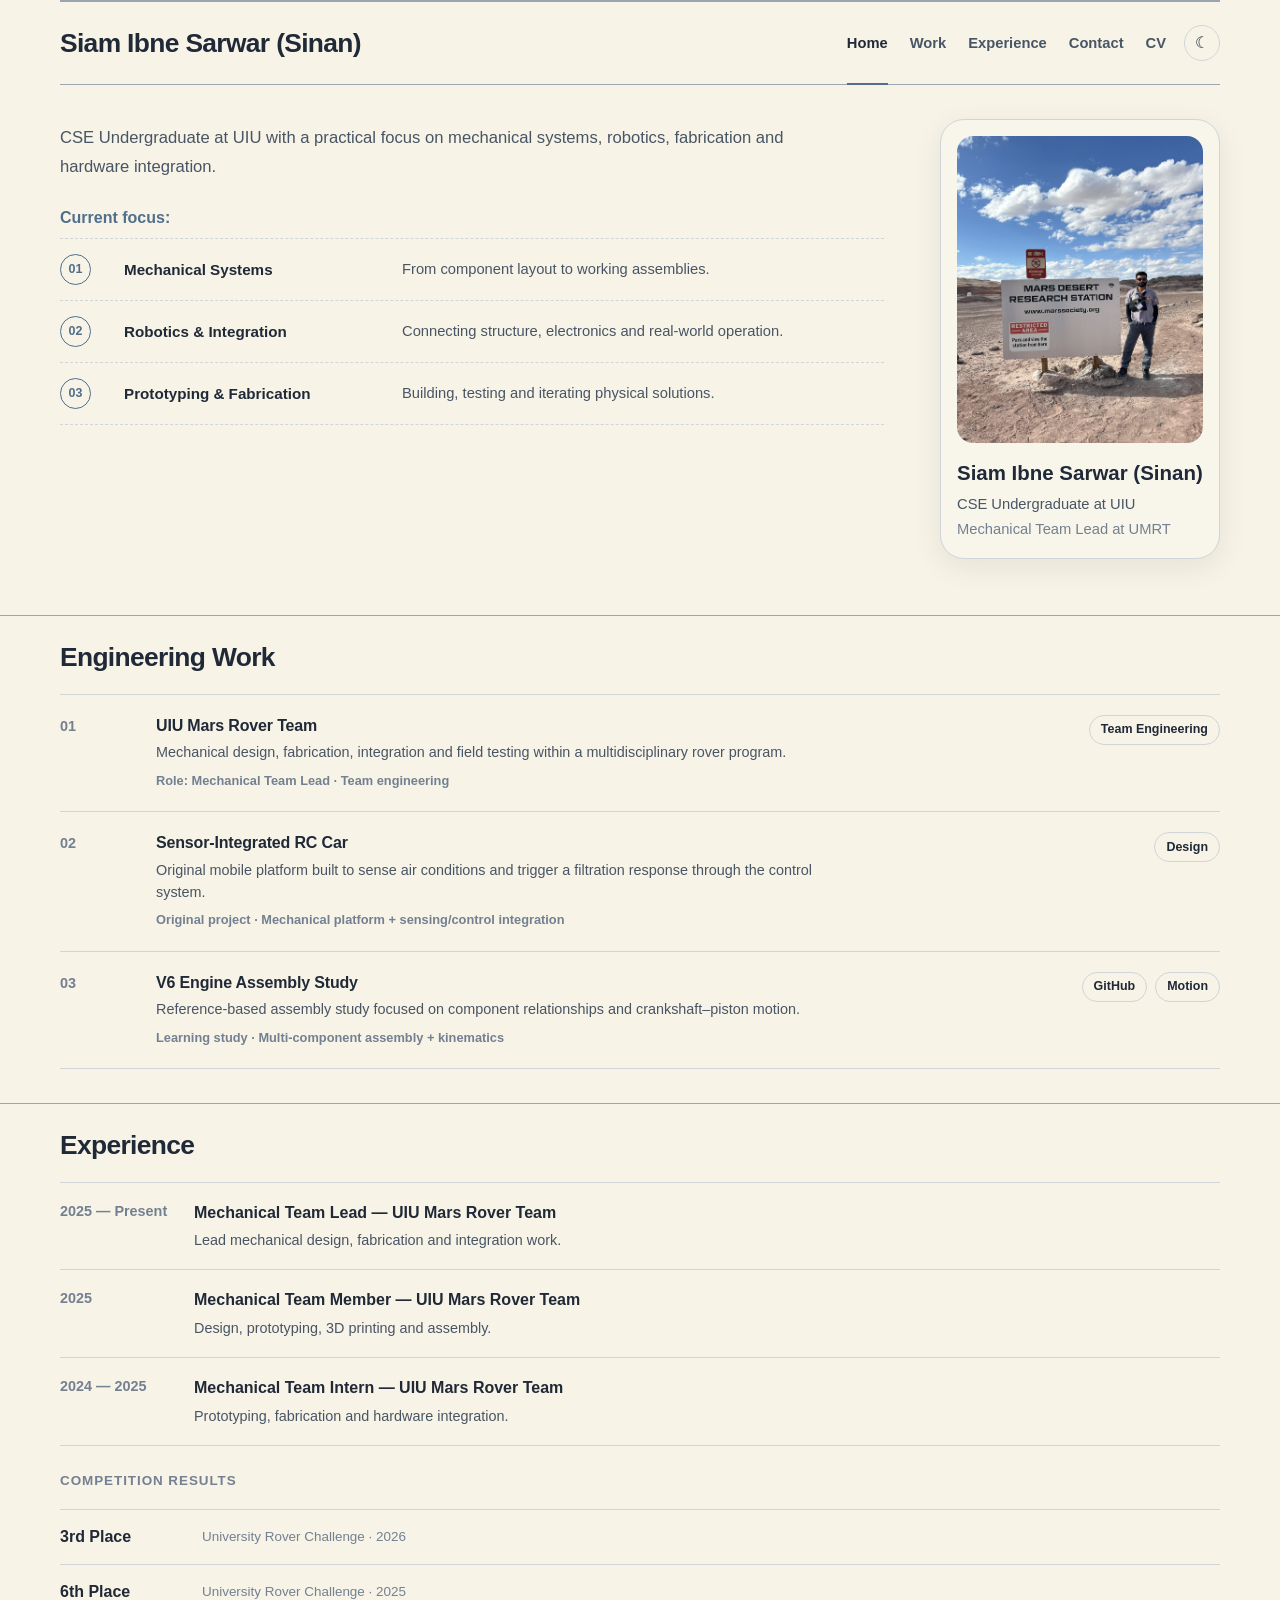
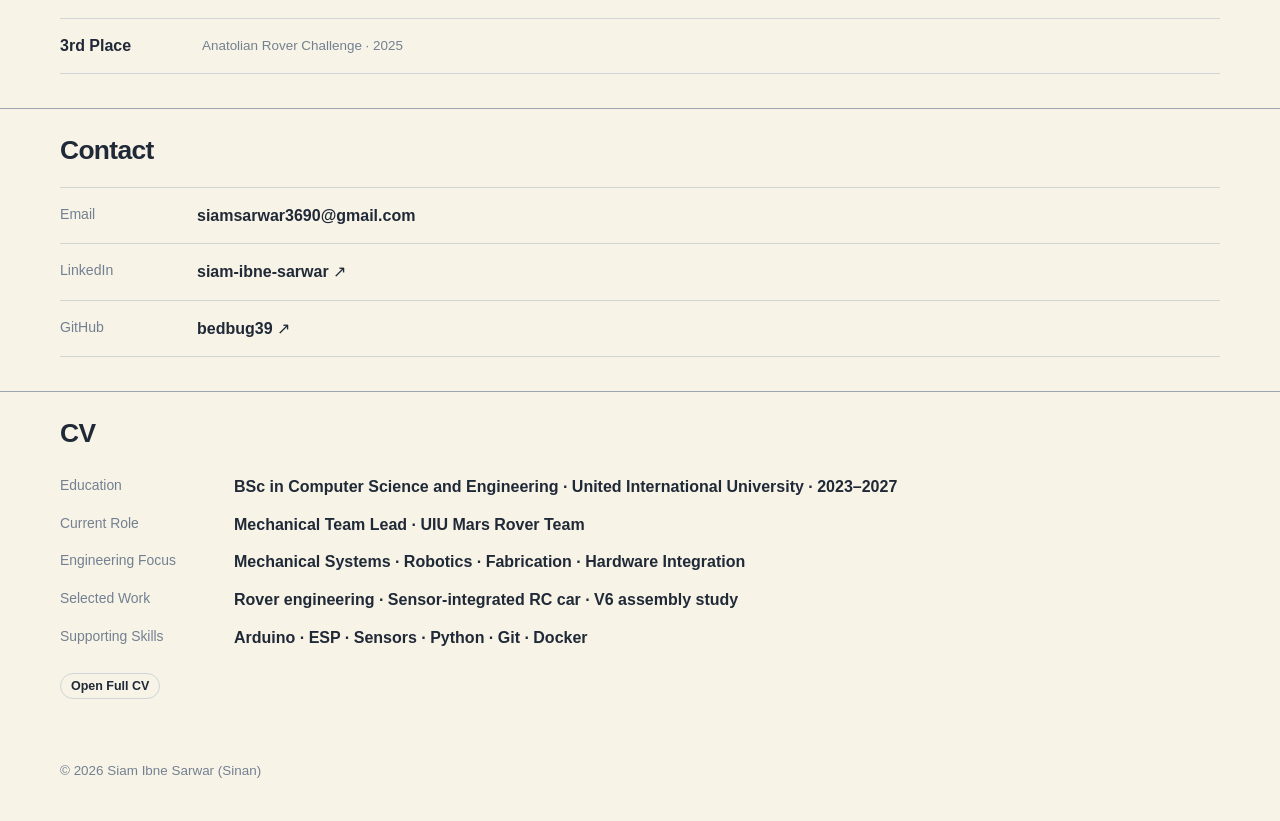
==== commit a78f6fc6: "Add final engineering portfolio" ====
--- a/index.html
+++ b/index.html
@@ -1,323 +1,252 @@
 <!DOCTYPE html>
-<html lang="en">
+<html lang="en" data-theme="light">
 <head>
-    <meta charset="UTF-8">
-    <meta name="viewport" content="width=device-width, initial-scale=1.0">
-    <meta name="description" content="Siam Ibne Sarwar (Sinan) — CSE undergraduate focused on mechanical design, rover systems, fabrication, robotics and embedded hardware.">
-    <title>Siam Ibne Sarwar (Sinan) | Robotics & Mechanical Portfolio</title>
-
-    <meta name="theme-color" content="#111814">
-    <meta property="og:type" content="website">
-    <meta property="og:title" content="Siam Ibne Sarwar (Sinan) | Robotics & Mechanical Portfolio">
-    <meta property="og:description" content="CSE undergraduate focused on mechanical design, robotics, rover systems, fabrication, embedded hardware and engineering projects.">
-    <meta property="og:url" content="https://bedbug39.github.io/">
-    <meta property="og:image" content="https://bedbug39.github.io/assets/images/profile.jpg">
-    <meta name="twitter:card" content="summary_large_image">
-    <link rel="canonical" href="https://bedbug39.github.io/">
-    <link rel="icon" href="favicon.svg" type="image/svg+xml">
-    <link rel="manifest" href="site.webmanifest">
-    <link rel="stylesheet" href="styles.css">
-    <script src="script.js" defer></script>
+  <meta charset="UTF-8">
+  <meta name="viewport" content="width=device-width, initial-scale=1.0">
+  <meta name="description" content="Siam Ibne Sarwar (Sinan) — engineering portfolio focused on mechanical systems, robotics and hardware integration.">
+  <title>Siam Ibne Sarwar (Sinan) | Engineering Portfolio</title>
+  <meta name="theme-color" content="#f7f3e6">
+  <meta property="og:type" content="website">
+  <meta property="og:title" content="Siam Ibne Sarwar (Sinan) | Engineering Portfolio">
+  <meta property="og:description" content="Mechanical systems, robotics, fabrication and hardware integration.">
+  <meta property="og:url" content="https://bedbug39.github.io/">
+  <meta property="og:image" content="https://bedbug39.github.io/assets/images/profile.jpg">
+  <link rel="canonical" href="https://bedbug39.github.io/">
+  <link rel="icon" href="favicon.svg?v=4" type="image/svg+xml">
+  <link rel="manifest" href="site.webmanifest">
+  <link rel="stylesheet" href="styles.css">
+  <script src="script.js" defer></script>
 </head>
-
 <body>
-    <a class="skip-link" href="#main-content">Skip to content</a>
-
-    <header class="navbar">
-        <div class="nav-inner">
-            <a class="logo" href="index.html" aria-label="Siam Ibne Sarwar (Sinan) home">
-                <span class="logo-mark">S</span>
-                <span>Siam Ibne Sarwar <span class="nickname">(Sinan)</span></span>
-            </a>
-
-            <button id="menu-toggle" class="menu-toggle" type="button" aria-expanded="false" aria-controls="primary-nav">
-                <span></span><span></span><span></span>
-                <span class="sr-only">Toggle navigation</span>
-            </button>
-
-            <nav id="primary-nav" class="nav-links" aria-label="Primary navigation">
-                <a class="active" href="index.html">Home</a>
-                <a href="projects.html">Engineering Work & Projects</a>
-                <a href="contact.html">Contact</a>
-                <button id="theme-toggle" class="theme-button" type="button">Dark Mode</button>
-            </nav>
-        </div>
-    </header>
-
-    <main id="main-content">
-        <section class="hero section-shell">
-            <div class="hero-copy">
-                <p class="eyebrow">Mechanical Design · Robotics · Hardware Integration</p>
-
-                <h1>
-                    I build physical systems that
-                    <span>turn engineering ideas into working machines.</span>
-                </h1>
-
-                <p class="hero-text">
-                    I’m Siam Ibne Sarwar (Sinan), a Computer Science and Engineering undergraduate
-                    with a strong interest in mechanical design, rover development, fabrication,
-                    prototyping and embedded hardware integration.
-                </p>
-
-                <div class="hero-role-card">
-                    <span>Current Role</span>
-                    <strong>Mechanical Team Lead</strong>
-                    <p>UIU Mars Rover Team</p>
-                </div>
-            </div>
-
-            <div class="hero-visual">
-                <img src="assets/images/profile.jpg" alt="Siam Ibne Sarwar (Sinan) at a rover competition research station">
-            </div>
-        </section>
-
-        <section class="section-shell capability-section" aria-label="Core engineering capabilities">
-            <div class="capability-grid">
-                <article><span>01</span><strong>Fusion 360</strong><p>Component and assembly design</p></article>
-                <article><span>02</span><strong>Rover Systems</strong><p>Mechanical integration and prototyping</p></article>
-                <article><span>03</span><strong>Fabrication</strong><p>3D printing and workshop work</p></article>
-                <article><span>04</span><strong>Embedded Hardware</strong><p>Arduino, ESP boards and sensors</p></article>
-            </div>
-        </section>
-
-        <section class="section-shell content-section">
-            <div class="section-heading">
-                <p class="eyebrow">About Me</p>
-                <h2>Computer science background, hands-on engineering focus.</h2>
-            </div>
-
-            <div class="about-grid">
-                <div class="about-copy">
-                    <p>
-                        I study Computer Science and Engineering at United International University.
-                        My strongest practical experience has grown through robotics and mechanical work,
-                        where design decisions have to survive fabrication, assembly and real field conditions.
-                    </p>
-
-                    <p>
-                        I started in the UIU Mars Rover Team as a Mechanical Intern, progressed to
-                        Mechanical Member, and now serve as Mechanical Team Lead. I enjoy the complete
-                        engineering cycle — understanding a problem, designing a solution, building it,
-                        integrating it and learning from testing.
-                    </p>
-                </div>
-
-                <aside class="education-card">
-                    <p class="card-label">Education</p>
-                    <h3>BSc in Computer Science and Engineering</h3>
-                    <p>United International University, Dhaka</p>
-
-                    <div class="education-meta">
-                        <span>2023 — 2027</span>
-                        <strong>Expected Graduation: 2027</strong>
-                    </div>
-                </aside>
-            </div>
-        </section>
-
-        <section class="section-shell team-feature">
-            <div class="team-image">
-                <img src="assets/images/team-field.jpg" alt="UIU Mars Rover Team members with the rover during field work">
-            </div>
-
-            <div class="team-copy">
-                <p class="eyebrow">The Team</p>
-                <h2>Engineering is a team effort.</h2>
-                <p>
-                    Rover development brings mechanical, electrical, embedded and software work together.
-                    My role involves contributing to the mechanical system while coordinating with other
-                    rover sub-teams so that the final machine works as one integrated system.
-                </p>
-            </div>
-        </section>
-
-        <section class="section-shell content-section">
-            <div class="section-heading">
-                <p class="eyebrow">Experience</p>
-                <h2>Progression through hands-on rover development.</h2>
-            </div>
-
-            <div class="timeline">
-                <article class="timeline-item">
-                    <div class="timeline-date">Oct 2025 — Present</div>
-                    <div class="timeline-content">
-                        <p class="role">Mechanical Team Lead</p>
-                        <h3>UIU Mars Rover Team</h3>
-                        <ul>
-                            <li>Lead mechanical design and fabrication activities for rover development.</li>
-                            <li>Create mechanical components and assemblies using Fusion 360.</li>
-                            <li>Coordinate mechanical tasks with other rover sub-teams.</li>
-                        </ul>
-                    </div>
-                </article>
-
-                <article class="timeline-item">
-                    <div class="timeline-date">Mar 2025 — Oct 2025</div>
-                    <div class="timeline-content">
-                        <p class="role">Mechanical Member</p>
-                        <h3>UIU Mars Rover Team</h3>
-                        <ul>
-                            <li>Contributed to mechanical design, prototyping, 3D printing and fabrication.</li>
-                            <li>Supported mechanical assembly and integration for rover systems.</li>
-                        </ul>
-                    </div>
-                </article>
-
-                <article class="timeline-item">
-                    <div class="timeline-date">Nov 2024 — Mar 2025</div>
-                    <div class="timeline-content">
-                        <p class="role">Mechanical Intern</p>
-                        <h3>UIU Mars Rover Team</h3>
-                        <ul>
-                            <li>Assisted with rover prototyping, fabrication and mechanical assembly.</li>
-                            <li>Gained practical experience with Arduino, ESP boards and sensor integration.</li>
-                        </ul>
-                    </div>
-                </article>
-            </div>
-        </section>
-
-        <section class="section-shell content-section">
-            <div class="section-heading">
-                <p class="eyebrow">Technical Focus</p>
-                <h2>A multidisciplinary toolkit built around physical engineering.</h2>
-            </div>
-
-            <div class="skills-grid">
-                <article class="skill-card">
-                    <span class="skill-number">01</span>
-                    <h3>Mechanical Design</h3>
-                    <p>Fusion 360, component design, assembly design and design-for-fabrication thinking.</p>
-                </article>
-
-                <article class="skill-card">
-                    <span class="skill-number">02</span>
-                    <h3>Robotics & Rover Development</h3>
-                    <p>Mechanical integration, prototyping, field testing and multidisciplinary rover work.</p>
-                </article>
-
-                <article class="skill-card">
-                    <span class="skill-number">03</span>
-                    <h3>Fabrication</h3>
-                    <p>3D printing, workshop fabrication, mechanical assembly and physical prototyping.</p>
-                </article>
-
-                <article class="skill-card">
-                    <span class="skill-number">04</span>
-                    <h3>Embedded Hardware</h3>
-                    <p>Arduino, ESP boards, sensors and hardware integration for robotic systems.</p>
-                </article>
-            </div>
-
-            <div class="software-skills">
-                <div>
-                    <p class="card-label">Software & Technical Tools</p>
-                    <h3>Building software skills that complement engineering work.</h3>
-                    <p>
-                        Alongside my mechanical and hardware work, I continue developing software skills in
-                        Python, Git, GitHub, Docker and web technologies. These tools expand how I can
-                        approach automation, testing, data handling and system integration across
-                        multidisciplinary engineering projects.
-                    </p>
-                </div>
-
-                <div class="tool-tags">
-                    <span>Python</span>
-                    <span>Git</span>
-                    <span>GitHub</span>
-                    <span>Docker</span>
-                    <span>HTML</span>
-                    <span>CSS</span>
-                    <span>JavaScript</span>
-                </div>
-            </div>
-        </section>
-
-        <section class="section-shell achievement-section">
-            <div class="achievement-photo">
-                <img src="assets/images/urc-sign.jpg" alt="Siam at the University Rover Challenge">
-            </div>
-
-            <div class="achievement-copy">
-                <p class="eyebrow">Competitions & Achievements</p>
-                <h2>Engineering under real competition pressure.</h2>
-
-                <div class="achievement-list">
-                    <div>
-                        <strong>3rd Place</strong>
-                        <span>University Rover Challenge — 2026</span>
-                    </div>
-                    <div>
-                        <strong>6th Place</strong>
-                        <span>University Rover Challenge — 2025</span>
-                    </div>
-                    <div>
-                        <strong>3rd Place</strong>
-                        <span>Anatolian Rover Challenge — 2025</span>
-                    </div>
-                </div>
-            </div>
-        </section>
-
-        <section class="section-shell rover-highlight">
-            <div class="rover-highlight-copy">
-                <p class="eyebrow">Rover in the Field</p>
-                <h2>Design is only the beginning. The real test is operation.</h2>
-                <p>
-                    Field testing brings together mechanical reliability, integration,
-                    terrain interaction and practical problem solving. It is where design
-                    assumptions meet the real environment.
-                </p>
-                <a class="text-link" href="projects.html">Explore more engineering work →</a>
-            </div>
-
-            <div class="rover-highlight-image">
-                <img src="assets/images/rover-closeup.jpg" alt="UIU rover operating on competition terrain">
-            </div>
-        </section>
-
-
-        <section class="section-shell original-design-preview">
-            <div class="original-design-copy">
-                <p class="eyebrow">Original Design & Physical Build</p>
-                <h2>Sensor-Integrated RC Car Platform</h2>
-                <p>
-                    I designed this RC car platform from scratch in Fusion 360 and carried
-                    the design into a physical build. The platform integrates a battery holder,
-                    motor driver, ESP board, air-sensing hardware, relay-controlled filtration
-                    components and supporting electronics within one mobile system.
-                </p>
-                <p>
-                    The air sensor monitors air data. If an abnormal condition is detected,
-                    the system reports it to the dashboard/control system, where the controller
-                    can activate the filter through a relay module.
-                </p>
-                <a class="text-link" href="projects.html#rc-car-project">View the project →</a>
-            </div>
-
-            <div class="original-design-images">
-                <img src="assets/images/rc-car-design-front.jpg" alt="Front-side CAD view of Siam's sensor-integrated RC car">
-                <img src="assets/images/rc-car-design-rear.jpg" alt="Rear-side CAD view showing the electronics layout of Siam's RC car">
-            </div>
-        </section>
-
-        <section class="section-shell callout-section premium-cta">
-            <div>
-                <p class="eyebrow">Engineering Work & Projects</p>
-                <h2>Explore rover work, original design, CAD studies and hardware-focused projects.</h2>
-                <a class="button primary-button" href="projects.html">Explore Projects</a>
-            </div>
-        </section>
-    </main>
-
-    <footer class="footer section-shell">
-        <p>© <span id="current-year"></span> Siam Ibne Sarwar (Sinan)</p>
-        <div class="footer-links">
-            <a href="projects.html">Engineering Work</a>
-            <a href="contact.html">Contact</a>
-            <a href="assets/docs/Siam_Ibne_Sarwar_CV.pdf" target="_blank">CV</a>
-        </div>
-    </footer>
+
+<header class="site-header">
+  <div class="header-inner shell">
+    <a class="brand" href="#home">Siam Ibne Sarwar (Sinan)</a>
+
+    <div class="nav-area">
+      <button id="menu-toggle" class="menu-toggle" aria-expanded="false" aria-controls="nav-links" aria-label="Toggle navigation">
+        <span></span><span></span><span></span>
+      </button>
+
+      <nav id="nav-links" class="nav-links" aria-label="Primary navigation">
+        <a href="#home" data-section="home" class="active">Home</a>
+        <a href="#work" data-section="work">Work</a>
+        <a href="#experience" data-section="experience">Experience</a>
+        <a href="#contact" data-section="contact">Contact</a>
+        <a href="#cv" data-section="cv">CV</a>
+      </nav>
+
+      <button id="theme-toggle" class="theme-toggle" type="button" aria-label="Switch theme">☾</button>
+    </div>
+  </div>
+</header>
+
+<main>
+  <section id="home" class="home shell">
+    <div class="home-grid">
+      <div class="intro">
+        <p class="intro-lead">
+          CSE Undergraduate at UIU with a practical focus on mechanical systems, robotics, fabrication and hardware integration.
+        </p>
+
+        <p class="focus-title">Current focus:</p>
+
+        <div class="focus-list">
+          <div class="focus-row">
+            <div class="focus-icon">01</div>
+            <strong>Mechanical Systems</strong>
+            <p>From component layout to working assemblies.</p>
+          </div>
+          <div class="focus-row">
+            <div class="focus-icon">02</div>
+            <strong>Robotics & Integration</strong>
+            <p>Connecting structure, electronics and real-world operation.</p>
+          </div>
+          <div class="focus-row">
+            <div class="focus-icon">03</div>
+            <strong>Prototyping & Fabrication</strong>
+            <p>Building, testing and iterating physical solutions.</p>
+          </div>
+        </div>
+      </div>
+
+      
+      <aside class="profile-card">
+        <img src="assets/images/profile.jpg" alt="Siam Ibne Sarwar">
+        <h2>Siam Ibne Sarwar (Sinan)</h2>
+        <p>CSE Undergraduate at UIU</p>
+        <p class="role">Mechanical Team Lead at UMRT</p>
+      </aside>
+
+    </div>
+  </section>
+
+  
+  <section id="work" class="section">
+    <div class="shell">
+      <h2 class="section-title">Engineering Work</h2>
+
+      <div class="work-list">
+        <article class="work-row work-project">
+          <div class="work-year">01</div>
+          <div>
+            <h3>UIU Mars Rover Team</h3>
+            <p>Mechanical design, fabrication, integration and field testing within a multidisciplinary rover program.</p>
+            <div class="project-meta-line">Role: Mechanical Team Lead · Team engineering</div>
+          </div>
+          <div class="work-links">
+            <span class="pill">Team Engineering</span>
+          </div>
+        </article>
+<article class="work-row work-project">
+          <div class="work-year">02</div>
+          <div>
+            <h3>Sensor-Integrated RC Car</h3>
+            <p>
+              Original mobile platform built to sense air conditions and trigger a filtration response through the control system.
+            </p>
+            <div class="project-meta-line">Original project · Mechanical platform + sensing/control integration</div>
+          </div>
+          <div class="work-links">
+            <button class="pill project-toggle" type="button" data-target="rc-design">Design</button>
+          </div>
+        </article>
+
+        <div id="rc-design" class="project-detail" hidden>
+          <div class="detail-grid">
+            <figure>
+              <img src="assets/images/rc-car-design-front.jpg" alt="Front view of the RC car design">
+              <figcaption>Front-side assembly view</figcaption>
+            </figure>
+            <figure>
+              <img src="assets/images/rc-car-design-rear.jpg" alt="Rear view of the RC car design">
+              <figcaption>Electronics integration view</figcaption>
+            </figure>
+          </div>
+          <div class="project-story">
+            <p><strong>Why I made it:</strong> to practice designing a real mechanical platform around actual electronics instead of modelling an isolated chassis.</p>
+            <p><strong>What it does:</strong> an air sensor monitors conditions, abnormal data is reported to the control side, and the filtration unit can be activated through a relay.</p>
+            <p><strong>Integrated hardware:</strong> battery holder, motor driver, ESP board, air sensor, relay module, filtration unit and supporting electronics.</p>
+          </div>
+        </div>
+
+        <article class="work-row work-project">
+          <div class="work-year">03</div>
+          <div>
+            <h3>V6 Engine Assembly Study</h3>
+            <p>
+              Reference-based assembly study focused on component relationships and crankshaft–piston motion.
+            </p>
+            <div class="project-meta-line">Learning study · Multi-component assembly + kinematics</div>
+          </div>
+          <div class="work-links">
+            <a class="pill" href="https://github.com/bedbug39/v6-engine-cad-assembly" target="_blank" rel="noopener">GitHub</a>
+            <a class="pill" href="https://github.com/bedbug39/v6-engine-cad-assembly/blob/main/motion/crankshaft_pistons_motion.mp4" target="_blank" rel="noopener">Motion</a>
+          </div>
+        </article>
+      </div>
+    </div>
+  </section>
+
+
+  <section id="experience" class="section">
+    <div class="shell">
+      <h2 class="section-title">Experience</h2>
+
+      <div class="experience-list">
+        <div class="exp-row">
+          <time>2025 — Present</time>
+          <div>
+            <h3>Mechanical Team Lead — UIU Mars Rover Team</h3>
+            <p>Lead mechanical design, fabrication and integration work.</p>
+          </div>
+        </div>
+        <div class="exp-row">
+          <time>2025</time>
+          <div>
+            <h3>Mechanical Team Member — UIU Mars Rover Team</h3>
+            <p>Design, prototyping, 3D printing and assembly.</p>
+          </div>
+        </div>
+        <div class="exp-row">
+          <time>2024 — 2025</time>
+          <div>
+            <h3>Mechanical Team Intern — UIU Mars Rover Team</h3>
+            <p>Prototyping, fabrication and hardware integration.</p>
+          </div>
+        </div>
+      </div>
+
+      <h3 class="minor-heading">Competition Results</h3>
+      <div class="achievements">
+        <div class="achievement">
+          <strong>3rd Place</strong>
+          <span>University Rover Challenge · 2026</span>
+        </div>
+        <div class="achievement">
+          <strong>6th Place</strong>
+          <span>University Rover Challenge · 2025</span>
+        </div>
+        <div class="achievement">
+          <strong>3rd Place</strong>
+          <span>Anatolian Rover Challenge · 2025</span>
+        </div>
+      </div>
+    </div>
+  </section>
+<section id="contact" class="section">
+    <div class="shell">
+      <h2 class="section-title">Contact</h2>
+
+      <div class="contact-list">
+        <a class="contact-row" href="mailto:siamsarwar3690@gmail.com">
+          <span>Email</span>
+          <strong>siamsarwar3690@gmail.com</strong>
+        </a>
+        <a class="contact-row" href="https://www.linkedin.com/in/siam-ibne-sarwar" target="_blank" rel="noopener">
+          <span>LinkedIn</span>
+          <strong>siam-ibne-sarwar ↗</strong>
+        </a>
+        <a class="contact-row" href="https://github.com/bedbug39" target="_blank" rel="noopener">
+          <span>GitHub</span>
+          <strong>bedbug39 ↗</strong>
+        </a>
+      </div>
+    </div>
+  </section>
+
+<section id="cv" class="section">
+    <div class="shell">
+      <h2 class="section-title">CV</h2>
+
+      <dl class="cv-grid">
+        <dt>Education</dt>
+        <dd>BSc in Computer Science and Engineering · United International University · 2023–2027</dd>
+
+        <dt>Current Role</dt>
+        <dd>Mechanical Team Lead · UIU Mars Rover Team</dd>
+
+        <dt>Engineering Focus</dt>
+        <dd>Mechanical Systems · Robotics · Fabrication · Hardware Integration</dd>
+
+        <dt>Selected Work</dt>
+        <dd>Rover engineering · Sensor-integrated RC car · V6 assembly study</dd>
+
+        <dt>Supporting Skills</dt>
+        <dd>Arduino · ESP · Sensors · Python · Git · Docker</dd>
+      </dl>
+
+      <div class="cv-actions">
+        <a class="pill" href="assets/docs/Siam_Ibne_Sarwar_CV.pdf" target="_blank" rel="noopener">Open Full CV</a>
+      </div>
+    </div>
+  </section>
+
+</main>
+
+<footer class="footer shell">
+  © <span id="year"></span> Siam Ibne Sarwar (Sinan)
+</footer>
+
 </body>
 </html>
--- a/styles.css
+++ b/styles.css
@@ -1,581 +1,850 @@
+
 :root {
-    --bg: #f3f1ec;
-    --surface: #faf9f6;
-    --surface-strong: #ffffff;
-    --surface-muted: #ecefe9;
-    --ink: #111814;
-    --text: #17201b;
-    --muted: #667169;
-    --line: #d7ddd7;
-    --accent: #c65e2e;
-    --accent-dark: #9f4520;
-    --green: #304c3a;
-    --green-soft: #dfe7e0;
-    --shadow-sm: 0 8px 24px rgba(17, 24, 20, .06);
-    --shadow-md: 0 20px 60px rgba(17, 24, 20, .10);
-    --radius-sm: 12px;
-    --radius-md: 20px;
-    --radius-lg: 30px;
-    --max: 1180px;
-}
-
-body.dark-theme {
-    --bg: #0d120f;
-    --surface: #121915;
-    --surface-strong: #161f19;
-    --surface-muted: #1b2520;
-    --ink: #f2f5f1;
-    --text: #eef2ee;
-    --muted: #a8b2aa;
-    --line: #29352d;
-    --accent: #ef7b45;
-    --accent-dark: #ff8a54;
-    --green: #8fb09a;
-    --green-soft: #17231c;
-    --shadow-sm: 0 8px 24px rgba(0, 0, 0, .20);
-    --shadow-md: 0 22px 64px rgba(0, 0, 0, .32);
+  --bg: #f7f3e6;
+  --paper: #fbf8ee;
+  --ink: #202937;
+  --text: #485565;
+  --muted: #738092;
+  --line: #9aa5b1;
+  --soft-line: #cfd5d8;
+  --accent: #516f8c;
+  --card: #f8f5ea;
+  --shadow: rgba(25, 34, 45, .08);
+  --max: 1160px;
+}
+
+[data-theme="dark"] {
+  --bg: #20252a;
+  --paper: #242a30;
+  --ink: #eef2f5;
+  --text: #c5cdd4;
+  --muted: #8f9ba5;
+  --line: #56616b;
+  --soft-line: #3a4249;
+  --accent: #9fb6c9;
+  --card: #252b31;
+  --shadow: rgba(0, 0, 0, .22);
 }
 
 * { box-sizing: border-box; }
-html { scroll-behavior: smooth; scroll-padding-top: 92px; }
+
+html {
+  scroll-behavior: smooth;
+  scroll-padding-top: 102px;
+}
+
 body {
-    margin: 0;
-    min-height: 100vh;
-    color: var(--text);
+  margin: 0;
+  background: var(--bg);
+  color: var(--ink);
+  font-family: "Avenir Next", Avenir, "Segoe UI", Arial, sans-serif;
+  line-height: 1.6;
+  -webkit-font-smoothing: antialiased;
+  transition: background .2s ease, color .2s ease;
+}
+
+img { display: block; max-width: 100%; }
+a { color: inherit; text-decoration: none; }
+button { font: inherit; }
+
+.shell {
+  width: min(var(--max), calc(100% - 48px));
+  margin: 0 auto;
+}
+
+/* Header */
+.site-header {
+  position: sticky;
+  top: 0;
+  z-index: 100;
+  background: color-mix(in srgb, var(--bg) 94%, transparent);
+  backdrop-filter: blur(12px);
+}
+
+.header-inner {
+  min-height: 84px;
+  display: flex;
+  align-items: center;
+  justify-content: space-between;
+  gap: 28px;
+  border-top: 2px solid var(--line);
+  border-bottom: 1px solid var(--line);
+}
+
+.brand {
+  font-family: Georgia, "Times New Roman", serif;
+  font-size: 1.65rem;
+  font-weight: 700;
+  letter-spacing: -.025em;
+}
+
+.nav-area {
+  display: flex;
+  align-items: center;
+  gap: 18px;
+}
+
+.nav-links {
+  display: flex;
+  align-items: center;
+  gap: 22px;
+  font-size: .92rem;
+  font-weight: 650;
+}
+
+.nav-links a {
+  position: relative;
+  padding: 30px 0 28px;
+  color: var(--text);
+}
+
+.nav-links a:hover,
+.nav-links a.active {
+  color: var(--ink);
+}
+
+.nav-links a.active::after {
+  content: "";
+  position: absolute;
+  left: 0;
+  right: 0;
+  bottom: -1px;
+  height: 2px;
+  background: var(--accent);
+}
+
+.theme-toggle {
+  width: 36px;
+  height: 36px;
+  border: 1px solid var(--soft-line);
+  border-radius: 50%;
+  background: transparent;
+  color: var(--ink);
+  cursor: pointer;
+  display: grid;
+  place-items: center;
+  font-size: 1rem;
+}
+
+.theme-toggle:hover {
+  border-color: var(--accent);
+}
+
+.menu-toggle {
+  display: none;
+  border: 0;
+  background: transparent;
+  padding: 8px;
+  cursor: pointer;
+}
+.menu-toggle span {
+  display: block;
+  width: 22px;
+  height: 1.5px;
+  background: var(--ink);
+  margin: 5px 0;
+}
+
+/* Main home */
+.home {
+  padding: 34px 0 56px;
+}
+
+.home-grid {
+  display: grid;
+  grid-template-columns: minmax(0, 1fr) 280px;
+  gap: 56px;
+  align-items: start;
+}
+
+.intro {
+  padding-top: 4px;
+}
+
+.intro-lead {
+  margin: 0 0 24px;
+  max-width: 760px;
+  font-size: 1.04rem;
+  line-height: 1.75;
+  color: var(--text);
+  font-weight: 520;
+}
+
+.focus-title {
+  margin: 0 0 8px;
+  font-family: Georgia, "Times New Roman", serif;
+  font-size: 1rem;
+  font-style: italic;
+  color: var(--accent);
+}
+
+.focus-list {
+  border-top: 1px dashed var(--soft-line);
+}
+
+.focus-row {
+  display: grid;
+  grid-template-columns: 46px 260px 1fr;
+  gap: 18px;
+  align-items: center;
+  padding: 15px 0;
+  border-bottom: 1px dashed var(--soft-line);
+}
+
+.focus-icon {
+  width: 31px;
+  height: 31px;
+  border-radius: 50%;
+  border: 1px solid var(--accent);
+  display: grid;
+  place-items: center;
+  color: var(--accent);
+  font-size: .78rem;
+  font-weight: 700;
+}
+
+.focus-row strong {
+  font-size: .95rem;
+}
+
+.focus-row p {
+  margin: 0;
+  color: var(--text);
+  font-size: .92rem;
+}
+
+.profile-card {
+  border: 1px solid var(--soft-line);
+  border-radius: 24px;
+  padding: 16px;
+  background: var(--card);
+  box-shadow: 0 8px 30px var(--shadow);
+}
+
+.profile-card img {
+  width: 100%;
+  aspect-ratio: 4 / 5;
+  object-fit: cover;
+  border-radius: 16px;
+}
+
+.profile-card h2 {
+  margin: 14px 0 0;
+  font-family: Georgia, "Times New Roman", serif;
+  font-size: 1.28rem;
+}
+
+.profile-card p {
+  margin: 3px 0 0;
+  color: var(--text);
+  font-size: .92rem;
+}
+
+.profile-card .role {
+  margin-top: 2px;
+  color: var(--muted);
+}
+
+.socials {
+  display: flex;
+  gap: 8px;
+  margin-top: 14px;
+}
+
+.socials a {
+  width: 36px;
+  height: 36px;
+  border: 1px solid var(--soft-line);
+  border-radius: 12px;
+  display: grid;
+  place-items: center;
+  font-size: .78rem;
+  font-weight: 750;
+  color: var(--ink);
+}
+
+.socials a:hover {
+  border-color: var(--accent);
+  color: var(--accent);
+}
+
+/* Sections */
+.section {
+  padding: 26px 0 34px;
+  border-top: 1px solid var(--line);
+  scroll-margin-top: 96px;
+}
+
+.section-title {
+  margin: 0 0 20px;
+  font-family: Georgia, "Times New Roman", serif;
+  font-size: 1.65rem;
+  line-height: 1.2;
+}
+
+.section-subtitle {
+  margin: -10px 0 18px;
+  color: var(--muted);
+  font-size: .86rem;
+}
+
+/* Work */
+.work-list {
+  border-top: 1px solid var(--soft-line);
+}
+
+.work-row {
+  display: grid;
+  grid-template-columns: 74px 1fr 210px;
+  gap: 22px;
+  align-items: start;
+  padding: 20px 0;
+  border-bottom: 1px solid var(--soft-line);
+}
+
+.work-year {
+  color: var(--muted);
+  font-size: .9rem;
+  font-weight: 700;
+}
+
+.work-row h3 {
+  margin: 0 0 5px;
+  font-size: 1rem;
+  line-height: 1.35;
+}
+
+.work-row p {
+  margin: 0;
+  color: var(--text);
+  font-size: .9rem;
+}
+
+.work-links {
+  display: flex;
+  gap: 8px;
+  flex-wrap: wrap;
+  justify-content: flex-end;
+}
+
+.pill {
+  border: 1px solid var(--soft-line);
+  border-radius: 999px;
+  padding: 5px 10px;
+  font-size: .78rem;
+  color: var(--ink);
+}
+
+.pill:hover {
+  border-color: var(--accent);
+  color: var(--accent);
+}
+
+/* Experience */
+.experience-list {
+  border-top: 1px solid var(--soft-line);
+}
+
+.exp-row {
+  display: grid;
+  grid-template-columns: 110px 1fr;
+  gap: 24px;
+  padding: 17px 0;
+  border-bottom: 1px solid var(--soft-line);
+}
+
+.exp-row time {
+  color: var(--muted);
+  font-weight: 700;
+  font-size: .9rem;
+}
+
+.exp-row h3 {
+  margin: 0;
+  font-size: 1rem;
+}
+
+.exp-row p {
+  margin: 4px 0 0;
+  color: var(--text);
+  font-size: .9rem;
+}
+
+/* Achievements */
+.achievements {
+  margin-top: 18px;
+  display: grid;
+  grid-template-columns: repeat(3, 1fr);
+  gap: 16px;
+}
+
+.achievement {
+  padding: 14px 0;
+  border-top: 1px solid var(--soft-line);
+}
+
+.achievement strong {
+  display: block;
+  font-size: 1rem;
+}
+
+.achievement span {
+  display: block;
+  margin-top: 3px;
+  color: var(--muted);
+  font-size: .84rem;
+}
+
+/* CV */
+.cv-grid {
+  display: grid;
+  grid-template-columns: 150px 1fr;
+  gap: 12px 24px;
+  padding-top: 4px;
+}
+
+.cv-grid dt {
+  color: var(--muted);
+  font-size: .87rem;
+}
+
+.cv-grid dd {
+  margin: 0;
+  font-weight: 560;
+  color: var(--ink);
+}
+
+.cv-actions {
+  margin-top: 22px;
+}
+
+/* Contact */
+.contact-list {
+  border-top: 1px solid var(--soft-line);
+}
+
+.contact-row {
+  display: grid;
+  grid-template-columns: 115px 1fr;
+  gap: 22px;
+  padding: 15px 0;
+  border-bottom: 1px solid var(--soft-line);
+}
+
+.contact-row span {
+  color: var(--muted);
+  font-size: .88rem;
+}
+
+.contact-row strong {
+  font-weight: 560;
+  overflow-wrap: anywhere;
+}
+
+/* Footer */
+.footer {
+  padding: 28px 0 40px;
+  color: var(--muted);
+  font-size: .84rem;
+}
+
+/* Mobile */
+@media (max-width: 900px) {
+  .home-grid {
+    grid-template-columns: 1fr;
+  }
+
+  .profile-card {
+    max-width: 340px;
+  }
+
+  .focus-row {
+    grid-template-columns: 42px 220px 1fr;
+  }
+}
+
+@media (max-width: 760px) {
+  .shell {
+    width: min(var(--max), calc(100% - 30px));
+  }
+
+  .header-inner {
+    min-height: 68px;
+  }
+
+  .brand {
+    font-size: 1.25rem;
+  }
+
+  .menu-toggle {
+    display: block;
+  }
+
+  .nav-area {
+    gap: 8px;
+  }
+
+  .nav-links {
+    display: none;
+    position: absolute;
+    top: 68px;
+    left: 0;
+    right: 0;
     background: var(--bg);
-    font-family: "Avenir Next", Avenir, "Segoe UI", Helvetica, Arial, sans-serif;
-    line-height: 1.65;
-    -webkit-font-smoothing: antialiased;
-}
-body::before {
-    content: "";
-    position: fixed;
-    inset: 0 0 auto 0;
-    height: 340px;
-    pointer-events: none;
-    background: linear-gradient(180deg, color-mix(in srgb, var(--green) 7%, transparent), transparent);
-    z-index: -1;
-}
-a { color: inherit; }
-img { max-width: 100%; }
-::selection { background: var(--accent); color: white; }
-
-.sr-only { position: absolute; width: 1px; height: 1px; padding: 0; margin: -1px; overflow: hidden; clip: rect(0,0,0,0); white-space: nowrap; border: 0; }
-.skip-link { position: fixed; left: 18px; top: -60px; z-index: 100; padding: 10px 14px; background: var(--ink); color: var(--bg); border-radius: 8px; text-decoration: none; font-weight: 800; }
-.skip-link:focus { top: 18px; }
-
-.navbar {
-    position: sticky;
-    top: 0;
-    z-index: 40;
-    border-bottom: 1px solid color-mix(in srgb, var(--line) 86%, transparent);
-    background: color-mix(in srgb, var(--bg) 88%, transparent);
-    backdrop-filter: blur(18px) saturate(130%);
-}
-.nav-inner {
-    width: min(var(--max), calc(100% - 40px));
-    min-height: 76px;
-    margin: 0 auto;
+    border-bottom: 1px solid var(--line);
+    flex-direction: column;
+    align-items: flex-start;
+    gap: 0;
+    padding: 10px 15px 14px;
+  }
+
+  .nav-links.open {
     display: flex;
-    align-items: center;
-    gap: 28px;
-}
-.logo { margin-right: auto; display: inline-flex; align-items: center; gap: 11px; text-decoration: none; font-weight: 900; letter-spacing: -.02em; }
-.logo-mark { width: 38px; height: 38px; display: grid; place-items: center; border-radius: 10px; background: var(--ink); color: var(--bg); font-weight: 900; box-shadow: var(--shadow-sm); }
-.nav-links { display: flex; align-items: center; gap: 22px; }
-.nav-links a { color: var(--muted); text-decoration: none; font-size: .92rem; font-weight: 800; }
-.nav-links a:hover, .nav-links a.active { color: var(--text); }
-.nav-links a.active { position: relative; }
-.nav-links a.active::after { content: ""; position: absolute; left: 0; right: 0; bottom: -10px; height: 2px; background: var(--accent); }
-.theme-button { padding: 9px 14px; border: 1px solid var(--line); border-radius: 999px; background: var(--surface-strong); color: var(--text); font: inherit; font-size: .84rem; font-weight: 850; cursor: pointer; }
-.menu-toggle { display: none; width: 42px; height: 42px; padding: 10px; border: 1px solid var(--line); border-radius: 10px; background: var(--surface-strong); cursor: pointer; }
-.menu-toggle > span:not(.sr-only) { display: block; width: 100%; height: 2px; margin: 4px 0; background: var(--text); }
-
-.section-shell { width: min(var(--max), calc(100% - 40px)); margin: 0 auto; }
-.eyebrow, .project-kicker, .card-label { margin: 0 0 12px; color: var(--accent); font-size: .76rem; font-weight: 900; letter-spacing: .14em; text-transform: uppercase; }
-.section-heading { max-width: 850px; margin-bottom: 38px; }
-.section-heading h2, .team-copy h2, .achievement-copy h2, .rover-highlight-copy h2, .original-design-copy h2, .callout-section h2 {
-    margin: 0;
-    color: var(--ink);
-    font-size: clamp(2rem, 5vw, 3.55rem);
-    line-height: 1.04;
-    letter-spacing: -.05em;
-}
-
-.hero { min-height: calc(100vh - 76px); padding: 76px 0; display: grid; grid-template-columns: 1.05fr .95fr; gap: 58px; align-items: center; }
-.hero h1, .page-hero h1, .contact-intro h1 { margin: 0; color: var(--ink); font-size: clamp(3rem, 6.4vw, 6rem); line-height: .96; letter-spacing: -.065em; }
-.hero h1 span { color: var(--accent); }
-.hero-text, .page-hero > p:last-child, .contact-intro > p { max-width: 760px; margin: 26px 0 0; color: var(--muted); font-size: 1.08rem; }
-.hero-actions { display: flex; flex-wrap: wrap; gap: 12px; margin-top: 32px; }
-.button { min-height: 48px; padding: 0 19px; display: inline-flex; align-items: center; justify-content: center; border-radius: 10px; text-decoration: none; font-weight: 850; transition: transform .2s ease, background .2s ease, border-color .2s ease; }
-.button:hover { transform: translateY(-2px); }
-.primary-button { background: var(--ink); color: var(--bg); box-shadow: var(--shadow-sm); }
-.primary-button:hover { background: var(--accent); color: white; }
-.secondary-button { border: 1px solid var(--line); background: var(--surface-strong); }
-.quick-links { margin-top: 23px; display: flex; flex-wrap: wrap; gap: 18px; }
-.quick-links a, .text-link { color: var(--muted); text-decoration: none; font-size: .91rem; font-weight: 800; }
-.quick-links a:hover, .text-link:hover { color: var(--accent); }
-.hero-visual { position: relative; min-height: 570px; }
-.hero-visual > img { width: 100%; height: 570px; display: block; object-fit: cover; border-radius: var(--radius-lg); box-shadow: var(--shadow-md); }
-.hero-role-card { position: absolute; left: -28px; bottom: 28px; min-width: 270px; padding: 20px 22px; border: 1px solid var(--line); border-radius: 16px; background: color-mix(in srgb, var(--surface-strong) 94%, transparent); box-shadow: var(--shadow-md); backdrop-filter: blur(12px); }
-.hero-role-card span, .hero-role-card strong, .hero-role-card p { display: block; }
-.hero-role-card span { color: var(--muted); font-size: .76rem; font-weight: 850; text-transform: uppercase; letter-spacing: .1em; }
-.hero-role-card strong { margin-top: 6px; font-size: 1.18rem; }
-.hero-role-card p { margin: 3px 0 0; color: var(--green); font-weight: 850; }
-
-.capability-section { margin-top: 8px; margin-bottom: 18px; }
-.capability-grid { padding: 18px; display: grid; grid-template-columns: repeat(4, 1fr); gap: 12px; border: 1px solid var(--line); border-radius: 24px; background: var(--surface); box-shadow: var(--shadow-sm); }
-.capability-grid article { min-height: 138px; padding: 20px; border: 1px solid var(--line); border-radius: 14px; background: var(--surface-strong); }
-.capability-grid article span { color: var(--accent); font-size: .72rem; font-weight: 900; letter-spacing: .1em; }
-.capability-grid article strong { display: block; margin-top: 22px; font-size: 1rem; }
-.capability-grid article p { margin: 5px 0 0; color: var(--muted); font-size: .84rem; }
-
-.content-section { padding: 92px 0; }
-.about-grid { display: grid; grid-template-columns: 1.15fr .85fr; gap: 48px; align-items: start; }
-.about-copy { color: var(--muted); font-size: 1.08rem; }
-.about-copy p:first-child { margin-top: 0; }
-.education-card { padding: 26px; border: 1px solid var(--line); border-radius: var(--radius-md); background: var(--surface-strong); box-shadow: var(--shadow-sm); }
-.education-card h3 { margin: 0; font-size: 1.38rem; }
-.education-card > p:not(.card-label) { margin: 8px 0 0; color: var(--muted); }
-.education-meta { margin-top: 22px; padding-top: 18px; border-top: 1px solid var(--line); }
-.education-meta span, .education-meta strong { display: block; }
-.education-meta span { color: var(--muted); }
-.education-meta strong { margin-top: 4px; }
-
-.team-feature, .rover-highlight { padding: 56px; display: grid; grid-template-columns: 1.15fr .85fr; gap: 48px; align-items: center; border: 1px solid var(--line); border-radius: var(--radius-lg); background: var(--surface-muted); }
-.team-image img, .rover-highlight-image img { width: 100%; height: 450px; display: block; object-fit: cover; border-radius: 20px; }
-.team-copy > p:not(.eyebrow), .rover-highlight-copy > p:not(.eyebrow) { color: var(--muted); }
-
-.timeline { display: grid; gap: 14px; }
-.timeline-item { padding: 28px; display: grid; grid-template-columns: 220px 1fr; gap: 30px; border: 1px solid var(--line); border-radius: 16px; background: var(--surface-strong); transition: transform .2s ease, box-shadow .2s ease; }
-.timeline-item:hover { transform: translateY(-2px); box-shadow: var(--shadow-sm); }
-.timeline-date { color: var(--muted); font-size: .88rem; font-weight: 800; }
-.role { margin: 0 0 5px; color: var(--accent); font-size: .78rem; font-weight: 900; text-transform: uppercase; letter-spacing: .1em; }
-.timeline-content h3 { margin: 0; font-size: 1.3rem; }
-.timeline-content ul { margin: 14px 0 0; padding-left: 20px; color: var(--muted); }
-.timeline-content li + li { margin-top: 6px; }
-
-.skills-grid { display: grid; grid-template-columns: repeat(4, 1fr); gap: 15px; }
-.skill-card { min-height: 230px; padding: 24px; border: 1px solid var(--line); border-radius: 16px; background: var(--surface-strong); }
-.skill-number { display: inline-block; margin-bottom: 44px; color: var(--accent); font-size: .75rem; font-weight: 900; }
-.skill-card h3 { margin: 0; font-size: 1.18rem; }
-.skill-card p { margin: 9px 0 0; color: var(--muted); }
-.software-skills { margin-top: 22px; padding: 28px; display: grid; grid-template-columns: 1.25fr .75fr; gap: 36px; align-items: center; border: 1px solid var(--line); border-radius: 18px; background: var(--surface-strong); }
-.software-skills h3 { margin: 0; font-size: 1.4rem; }
-.software-skills p:not(.card-label) { margin-bottom: 0; color: var(--muted); }
-.tool-tags { display: grid; grid-template-columns: repeat(2, 1fr); gap: 9px; }
-.tool-tags span { padding: 10px 12px; border: 1px solid var(--line); border-radius: 10px; background: var(--surface); font-size: .8rem; font-weight: 800; }
-
-.achievement-section { padding: 84px 0; display: grid; grid-template-columns: 1fr 1fr; gap: 48px; align-items: center; }
-.achievement-photo img { width: 100%; height: 520px; display: block; object-fit: cover; border-radius: var(--radius-lg); box-shadow: var(--shadow-sm); }
-.achievement-list { margin-top: 28px; display: grid; gap: 8px; }
-.achievement-list div { padding: 17px 0; border-bottom: 1px solid var(--line); }
-.achievement-list strong, .achievement-list span { display: block; }
-.achievement-list strong { color: var(--accent); font-size: 1.22rem; }
-.achievement-list span { color: var(--muted); }
-.rover-highlight { margin-top: 30px; grid-template-columns: .85fr 1.15fr; }
-
-.original-design-preview { margin-top: 76px; padding: 42px; display: grid; grid-template-columns: .9fr 1.1fr; gap: 42px; align-items: center; border: 1px solid var(--line); border-radius: var(--radius-lg); background: var(--surface-strong); box-shadow: var(--shadow-sm); }
-.original-design-copy p:not(.eyebrow) { color: var(--muted); }
-.original-design-images { display: grid; grid-template-columns: 1fr 1fr; gap: 12px; }
-.original-design-images img { width: 100%; height: 320px; object-fit: contain; display: block; border: 1px solid var(--line); border-radius: 14px; background: #fff; }
-
-.callout-section { margin-top: 70px; margin-bottom: 90px; padding: 44px; border-radius: 24px; color: #f5f7f5; background: #111814; }
-.callout-section h2 { max-width: 850px; color: white; }
-.callout-section .button { margin-top: 26px; background: var(--accent); color: white; }
-.callout-section .button:hover { background: #f08a58; }
-
-.page-top { padding: 84px 0 92px; }
-.page-hero { max-width: 920px; }
-.featured-project { margin-top: 54px; display: grid; grid-template-columns: 1.15fr .85fr; border: 1px solid var(--line); border-radius: var(--radius-lg); overflow: hidden; background: var(--surface-strong); box-shadow: var(--shadow-sm); }
-.featured-project-image img { width: 100%; min-height: 550px; height: 100%; display: block; object-fit: cover; }
-.featured-project-copy { padding: 42px; align-self: center; }
-.featured-project-copy h2 { margin: 0; color: var(--ink); font-size: 2.5rem; letter-spacing: -.04em; }
-.featured-project-copy > p:not(.project-kicker) { color: var(--muted); }
-.tag-list { display: flex; flex-wrap: wrap; gap: 8px; margin-top: 22px; }
-.tag-list span { padding: 7px 10px; border: 1px solid var(--line); border-radius: 8px; background: var(--surface); font-size: .78rem; font-weight: 800; }
-.project-section { padding: 92px 0 20px; }
-.engineering-grid { display: grid; grid-template-columns: repeat(3, 1fr); gap: 16px; }
-.engineering-grid article { overflow: hidden; border: 1px solid var(--line); border-radius: 16px; background: var(--surface-strong); box-shadow: var(--shadow-sm); }
-.engineering-grid img { width: 100%; height: 260px; display: block; object-fit: cover; }
-.engineering-grid article > div { padding: 22px; }
-.engineering-grid h3 { margin: 0; }
-.engineering-grid p { margin: 8px 0 0; color: var(--muted); }
-.hardware-panel { padding: 34px; display: grid; grid-template-columns: 1fr .9fr; gap: 40px; border: 1px solid var(--line); border-radius: 22px; background: var(--surface-muted); }
-.hardware-panel h3 { margin: 0; font-size: 1.55rem; }
-.hardware-panel p { color: var(--muted); }
-.hardware-cards { display: grid !important; grid-template-columns: repeat(2, 1fr); gap: 10px; margin-top: 0; }
-.hardware-cards div { padding: 15px; border: 1px solid var(--line); border-radius: 10px; background: var(--surface-strong); }
-.hardware-cards strong, .hardware-cards span { display: block; }
-.hardware-cards span { margin-top: 3px; color: var(--muted); font-size: .8rem; }
-
-.rc-case-study { margin-top: 70px; padding: 50px; border: 1px solid var(--line); border-radius: var(--radius-lg); background: var(--surface-muted); }
-.rc-case-grid { display: grid; grid-template-columns: 1fr 1fr; gap: 46px; align-items: start; }
-.rc-lead { color: var(--text) !important; font-size: 1.12rem; font-weight: 650; }
-.rc-copy > p { color: var(--muted); }
-.system-flow { display: grid; gap: 9px; margin-top: 26px; }
-.system-flow div { padding: 14px; display: grid; grid-template-columns: 40px 80px 1fr; gap: 12px; border: 1px solid var(--line); border-radius: 10px; background: var(--surface-strong); }
-.system-flow span { color: var(--accent); font-size: .76rem; font-weight: 900; }
-.system-flow p { margin: 0; color: var(--muted); font-size: .88rem; }
-.rc-images { display: grid; gap: 14px; }
-.rc-images figure { margin: 0; }
-.rc-images img { width: 100%; height: 330px; object-fit: contain; display: block; border: 1px solid var(--line); border-radius: 14px; background: #fff; }
-.rc-images figcaption { margin-top: 7px; color: var(--muted); font-size: .8rem; }
-.rc-contribution { margin-top: 32px; padding-top: 28px; display: grid; grid-template-columns: .8fr 1.2fr; gap: 34px; border-top: 1px solid var(--line); }
-.rc-contribution h3 { margin: 0; font-size: 1.35rem; }
-.rc-contribution p { margin: 0; color: var(--muted); }
-.confidentiality-note { margin: 24px 0; padding: 17px 18px; border-left: 3px solid var(--accent); background: var(--surface); }
-.confidentiality-note strong { display: block; margin-bottom: 4px; }
-.confidentiality-note p { margin: 0; color: var(--muted); font-size: .9rem; }
-
-.cad-disclosure { max-width: 820px; margin: -10px 0 28px; color: var(--muted); }
-.cad-grid { display: grid; grid-template-columns: repeat(3, 1fr); gap: 16px; }
-.cad-card { overflow: hidden; border: 1px solid var(--line); border-radius: 16px; background: var(--surface-strong); box-shadow: var(--shadow-sm); }
-.cad-card img { width: 100%; height: 260px; display: block; object-fit: contain; background: #fff; border-bottom: 1px solid var(--line); }
-.cad-card > div { padding: 20px; }
-.cad-card > div > span { color: var(--accent); font-size: .72rem; font-weight: 900; letter-spacing: .09em; text-transform: uppercase; }
-.cad-card h3 { margin: 8px 0 0; font-size: 1.18rem; }
-.cad-card p { margin: 9px 0 0; color: var(--muted); }
-.software-section { margin-top: 65px; padding: 52px; border: 1px solid var(--line); border-radius: 24px; background: var(--surface-muted); }
-.software-intro { max-width: 850px; margin: -12px 0 30px; color: var(--muted); }
-.software-grid { display: grid; grid-template-columns: repeat(2, 1fr); gap: 14px; }
-.software-grid article { padding: 24px; border: 1px solid var(--line); border-radius: 14px; background: var(--surface-strong); }
-.software-grid span { color: var(--accent); font-size: .74rem; font-weight: 900; text-transform: uppercase; letter-spacing: .09em; }
-.software-grid h3 { margin: 8px 0 0; }
-.software-grid p { margin-bottom: 0; color: var(--muted); }
-
-.contact-page { min-height: calc(100vh - 160px); padding: 88px 0; display: grid; grid-template-columns: 1fr .9fr; gap: 55px; align-items: center; }
-.contact-intro .button { margin-top: 28px; }
-.contact-card { padding: 30px; border: 1px solid var(--line); border-radius: 24px; background: var(--surface-strong); box-shadow: var(--shadow-md); }
-.contact-card a, .contact-card > div { padding: 19px 0; display: flex; justify-content: space-between; gap: 22px; border-bottom: 1px solid var(--line); text-decoration: none; }
-.contact-card > :last-child { border-bottom: none; }
-.contact-card span { color: var(--muted); }
-.contact-card strong { text-align: right; overflow-wrap: anywhere; }
-.contact-card a:hover strong { color: var(--accent); }
-
-.footer { padding: 28px 0 42px; display: flex; justify-content: space-between; gap: 20px; border-top: 1px solid var(--line); color: var(--muted); font-size: .87rem; }
-.footer p { margin: 0; }
-.footer-links { display: flex; flex-wrap: wrap; gap: 16px; }
-.footer-links a { text-decoration: none; }
-.footer-links a:hover { color: var(--accent); }
-
-:focus-visible { outline: 3px solid color-mix(in srgb, var(--accent) 55%, transparent); outline-offset: 3px; }
-
-@media (max-width: 1000px) {
-    .hero, .about-grid, .team-feature, .achievement-section, .rover-highlight, .featured-project, .contact-page, .software-skills, .original-design-preview, .rc-case-grid, .rc-contribution { grid-template-columns: 1fr; }
-    .hero { min-height: auto; }
-    .capability-grid, .skills-grid, .engineering-grid, .cad-grid { grid-template-columns: repeat(2, 1fr); }
-    .hero-role-card { left: 20px; }
+  }
+
+  .nav-links a {
+    width: 100%;
+    padding: 10px 0;
+  }
+
+  .nav-links a.active::after {
+    display: none;
+  }
+
+  .home {
+    padding-top: 24px;
+  }
+
+  .focus-row {
+    grid-template-columns: 38px 1fr;
+    gap: 12px;
+  }
+
+  .focus-row p {
+    grid-column: 2;
+  }
+
+  .work-row {
+    grid-template-columns: 1fr;
+    gap: 8px;
+  }
+
+  .work-links {
+    justify-content: flex-start;
+  }
+
+  .exp-row {
+    grid-template-columns: 1fr;
+    gap: 6px;
+  }
+
+  .achievements {
+    grid-template-columns: 1fr;
+  }
+
+  .cv-grid,
+  .contact-row {
+    grid-template-columns: 1fr;
+    gap: 4px;
+  }
+}
+
+@media (prefers-reduced-motion: reduce) {
+  html { scroll-behavior: auto; }
+}
+
+
+/* V8 — profile icons + expandable engineering design panels */
+.socials a svg {
+  width: 18px;
+  height: 18px;
+}
+
+.project-toggle {
+  background: transparent;
+  cursor: pointer;
+  font: inherit;
+}
+
+.project-detail {
+  padding: 20px 0 24px 74px;
+  border-bottom: 1px solid var(--soft-line);
+}
+
+.project-detail[hidden] {
+  display: none;
+}
+
+.detail-grid {
+  display: grid;
+  grid-template-columns: 1fr 1fr;
+  gap: 16px;
+}
+
+.detail-grid figure {
+  margin: 0;
+}
+
+.detail-grid img {
+  width: 100%;
+  aspect-ratio: 16 / 10;
+  object-fit: cover;
+  border: 1px solid var(--soft-line);
+  background: var(--card);
+}
+
+.detail-grid figcaption {
+  margin-top: 7px;
+  color: var(--muted);
+  font-size: .8rem;
+}
+
+.detail-note {
+  max-width: 780px;
+  margin: 15px 0 0;
+  color: var(--text);
+  font-size: .88rem;
 }
 
 @media (max-width: 760px) {
-    html { scroll-padding-top: 72px; }
-    .nav-inner { width: min(var(--max), calc(100% - 28px)); min-height: 68px; }
-    .logo span:last-child { font-size: .92rem; }
-    .menu-toggle { display: block; }
-    .nav-links {
-        position: absolute;
-        top: 68px;
-        left: 14px;
-        right: 14px;
-        display: none;
-        padding: 16px;
-        flex-direction: column;
-        align-items: stretch;
-        gap: 4px;
-        border: 1px solid var(--line);
-        border-radius: 14px;
-        background: var(--surface-strong);
-        box-shadow: var(--shadow-md);
-    }
-    .nav-links.nav-open { display: flex; }
-    .nav-links a, .theme-button { width: 100%; padding: 11px 12px; border-radius: 8px; }
-    .nav-links a.active::after { display: none; }
-    .theme-button { text-align: left; border-radius: 8px; }
-    .section-shell { width: min(var(--max), calc(100% - 28px)); }
-    .hero { padding: 52px 0 62px; }
-    .hero h1, .page-hero h1, .contact-intro h1 { font-size: clamp(2.65rem, 13vw, 4.5rem); }
-    .hero-visual, .hero-visual > img { min-height: 420px; height: 420px; }
-    .hero-role-card { left: 14px; right: 14px; bottom: 14px; min-width: 0; }
-    .capability-grid, .skills-grid, .engineering-grid, .cad-grid, .software-grid, .tool-tags, .hardware-cards { grid-template-columns: 1fr; }
-    .content-section { padding: 66px 0; }
-    .team-feature, .rover-highlight, .original-design-preview, .rc-case-study, .software-section { padding: 26px 20px; }
-    .team-image img, .rover-highlight-image img, .achievement-photo img { height: 340px; }
-    .timeline-item { grid-template-columns: 1fr; gap: 10px; padding: 22px; }
-    .skill-card { min-height: auto; }
-    .skill-number { margin-bottom: 24px; }
-    .original-design-images { grid-template-columns: 1fr; }
-    .original-design-images img, .rc-images img { height: auto; max-height: 360px; }
-    .system-flow div { grid-template-columns: 34px 1fr; }
-    .system-flow p { grid-column: 2; }
-    .featured-project-image img { min-height: 360px; }
-    .featured-project-copy { padding: 28px 22px; }
-    .hardware-panel { grid-template-columns: 1fr; padding: 26px 22px; }
-    .contact-card a, .contact-card > div { flex-direction: column; gap: 4px; }
-    .contact-card strong { text-align: left; }
-    .footer { flex-direction: column; }
-}
-
-@media (prefers-reduced-motion: reduce) {
-    html { scroll-behavior: auto; }
-    *, *::before, *::after { transition-duration: .01ms !important; animation-duration: .01ms !important; animation-iteration-count: 1 !important; }
-}
-
-
-/* V7 — hero role-card position refinement */
-.hero-role-card {
-    left: 24px !important;
-    bottom: -22px !important;
-}
-
-.hero-visual {
-    margin-bottom: 34px;
-}
-
-@media (max-width: 720px) {
-    .hero-role-card {
-        left: 14px !important;
-        right: 14px !important;
-        bottom: -18px !important;
-    }
-
-    .hero-visual {
-        margin-bottom: 42px;
-    }
-}
-
-
-/* V8 — premium hero role placement: keep information outside the photo */
-.hero-visual {
-    position: relative;
-    min-height: 0 !important;
-    margin-bottom: 0 !important;
-    display: flex;
-    flex-direction: column;
-    gap: 14px;
-}
-
-.hero-visual > img {
-    height: 560px;
-}
-
-.hero-role-card {
-    position: static !important;
-    width: min(100%, 360px);
-    min-width: 0 !important;
-    align-self: flex-end;
-    padding: 16px 18px;
-    border-radius: 16px;
-    box-shadow: none;
-    background: var(--surface);
-    backdrop-filter: none;
-}
-
-.hero-role-card span {
-    font-size: .72rem;
-}
-
-.hero-role-card strong {
-    font-size: 1.08rem;
-}
-
-@media (max-width: 720px) {
-    .hero-visual > img {
-        height: 420px;
-    }
-
-    .hero-role-card {
-        width: 100%;
-        align-self: stretch;
-    }
-}
-
-
-/* V9 — hero role card: floating in the clear sky area, away from the station sign */
-.hero-visual {
-    position: relative !important;
-    display: block !important;
-    margin-bottom: 0 !important;
-}
-
-.hero-visual > img {
-    width: 100%;
-    height: 560px;
-    display: block;
-    object-fit: cover;
-}
-
-.hero-role-card {
-    position: absolute !important;
-    top: 26px !important;
-    right: 26px !important;
-    left: auto !important;
-    bottom: auto !important;
-    width: 250px !important;
-    min-width: 0 !important;
-    padding: 17px 19px !important;
-    border-radius: 16px !important;
-    background: color-mix(in srgb, var(--surface) 93%, transparent) !important;
-    box-shadow: 0 16px 40px rgba(0, 0, 0, 0.14) !important;
-    backdrop-filter: blur(12px) !important;
-}
-
-.hero-role-card span {
-    font-size: .72rem !important;
-}
-
-.hero-role-card strong {
-    font-size: 1.05rem !important;
-}
-
-@media (max-width: 720px) {
-    .hero-visual > img {
-        height: 420px;
-    }
-
-    .hero-role-card {
-        top: 14px !important;
-        right: 14px !important;
-        left: auto !important;
-        bottom: auto !important;
-        width: min(230px, calc(100% - 28px)) !important;
-        padding: 14px 16px !important;
-    }
-}
-
-
-/* V10 — visible nickname treatment */
-.logo .nickname {
-    color: var(--muted);
-    font-weight: 750;
-}
-
-@media (max-width: 720px) {
-    .logo .nickname {
-        font-size: .92em;
-    }
-}
-
-
-/* V12 — current-role card at right-middle, about 1/3 inside and 2/3 outside */
-.hero-visual {
-    position: relative !important;
-    overflow: visible !important;
-}
-
-.hero-role-card {
-    position: absolute !important;
-    top: 50% !important;
-    right: -168px !important;
-    left: auto !important;
-    bottom: auto !important;
-    transform: translateY(-50%) !important;
-    width: 252px !important;
-    min-width: 0 !important;
-    padding: 17px 19px !important;
-    border-radius: 16px !important;
-    background: color-mix(in srgb, var(--surface) 93%, transparent) !important;
-    box-shadow: 0 18px 42px rgba(0, 0, 0, 0.16) !important;
-    backdrop-filter: blur(12px) !important;
-}
-
-@media (max-width: 980px) {
-    .hero-role-card {
-        top: auto !important;
-        right: 18px !important;
-        bottom: 18px !important;
-        transform: none !important;
-        width: min(235px, calc(100% - 36px)) !important;
-    }
-}
-
-@media (max-width: 720px) {
-    .hero-role-card {
-        top: auto !important;
-        right: 14px !important;
-        bottom: 14px !important;
-        width: min(220px, calc(100% - 28px)) !important;
-    }
-}
-
-
-/* V13 — navbar nickname matches the full name exactly */
-.logo .nickname {
-    color: inherit !important;
-    font-weight: inherit !important;
-    font-size: inherit !important;
-}
-
-
-/* =========================================================
-   FINAL HERO ROLE TREATMENT
-   Keep profile image completely unobstructed.
-========================================================= */
-
-.hero-copy .hero-role-card {
-    position: static !important;
-    inset: auto !important;
-    top: auto !important;
-    right: auto !important;
-    bottom: auto !important;
-    left: auto !important;
-    transform: none !important;
-
-    width: auto !important;
-    min-width: 0 !important;
-    max-width: 420px;
-
-    margin: 28px 0 0;
-    padding: 2px 0 2px 18px;
-
-    border: 0 !important;
-    border-left: 3px solid var(--orange) !important;
-    border-radius: 0 !important;
-
-    background: transparent !important;
-    box-shadow: none !important;
-    backdrop-filter: none !important;
-}
-
-.hero-copy .hero-role-card span {
-    display: block;
-    margin: 0 0 5px;
-
-    color: var(--muted) !important;
-    font-size: .72rem !important;
-    font-weight: 850 !important;
-    letter-spacing: .11em;
-    text-transform: uppercase;
-}
-
-.hero-copy .hero-role-card strong {
-    display: block;
-    margin: 0;
-
-    color: var(--text) !important;
-    font-size: 1.12rem !important;
-    font-weight: 850;
-    line-height: 1.3;
-}
-
-.hero-copy .hero-role-card p {
-    display: block;
-    margin: 3px 0 0;
-
-    color: var(--green) !important;
-    font-size: .94rem;
-    font-weight: 780;
-}
-
-.hero-visual {
-    overflow: hidden !important;
-    margin-bottom: 0 !important;
-}
-
-@media (max-width: 720px) {
-    .hero-copy .hero-role-card {
-        max-width: 100%;
-        margin-top: 24px;
-        padding-left: 15px;
-    }
-}
+  .project-detail {
+    padding-left: 0;
+  }
+
+  .detail-grid {
+    grid-template-columns: 1fr;
+  }
+}
+
+
+/* V11 — content hierarchy refinements */
+
+/* Competition results should read as a vertical record, not cards side-by-side. */
+.achievements {
+  grid-template-columns: 1fr !important;
+  gap: 0 !important;
+  background: transparent !important;
+  border: 0 !important;
+}
+
+.achievement {
+  display: grid;
+  grid-template-columns: 120px 1fr;
+  gap: 22px;
+  padding: 14px 0 !important;
+  border-top: 1px solid var(--soft-line);
+  background: transparent !important;
+}
+
+.achievement:last-child {
+  border-bottom: 1px solid var(--soft-line);
+}
+
+.achievement strong {
+  margin: 0;
+}
+
+.achievement span {
+  margin: 0;
+  align-self: center;
+}
+
+/* Slightly richer project text while keeping the page concise. */
+.work-extra {
+  margin-top: 8px !important;
+}
+
+.project-story {
+  max-width: 820px;
+  margin-top: 15px;
+  color: var(--text);
+  font-size: .88rem;
+}
+
+.project-story p {
+  margin: 0 0 10px;
+}
+
+.project-story p:last-child {
+  margin-bottom: 0;
+}
+
+/* CV remains a separate section but intentionally compact. */
+#cv .cv-grid {
+  max-width: 860px;
+}
+
+@media (max-width: 760px) {
+  .achievement {
+    grid-template-columns: 1fr;
+    gap: 3px;
+  }
+}
+
+
+/* V12 — final typography/order refinements */
+
+/* More distinctive but mature serif for identity and section headings. */
+.brand,
+.profile-card h2,
+.section-title,
+.focus-title {
+  font-family: "Charter", "Iowan Old Style", "Palatino Linotype", "Book Antiqua", Palatino, Georgia, serif !important;
+}
+
+/* Keep engineering-work action controls visually identical. */
+.work-links .pill,
+.work-links .project-toggle {
+  font-family: inherit !important;
+  font-size: .78rem !important;
+  font-weight: 600 !important;
+  line-height: 1 !important;
+  min-height: 30px;
+  display: inline-flex;
+  align-items: center;
+  justify-content: center;
+  padding: 6px 11px !important;
+  border-width: 1px;
+  border-style: solid;
+  border-color: var(--soft-line);
+  border-radius: 999px;
+  color: var(--ink);
+  background: transparent;
+  box-sizing: border-box;
+}
+
+.work-links .project-toggle {
+  appearance: none;
+  -webkit-appearance: none;
+}
+
+.work-links .pill:hover,
+.work-links .project-toggle:hover {
+  border-color: var(--accent);
+  color: var(--accent);
+}
+
+/* Slightly quieter V6 description. */
+.work-row p {
+  max-width: 700px;
+}
+
+
+/* V13 — unified typography and final profile cleanup */
+
+/* One font family across every visible text element. */
+html,
+body,
+button,
+input,
+textarea,
+select,
+.brand,
+.profile-card h2,
+.section-title,
+.focus-title,
+.nav-links,
+.intro-lead,
+.focus-row,
+.work-row,
+.exp-row,
+.achievement,
+.cv-grid,
+.contact-row,
+.pill,
+.project-toggle,
+figcaption,
+.footer {
+  font-family: "Avenir Next", Avenir, "Segoe UI", Helvetica, Arial, sans-serif !important;
+}
+
+/* Remove any inherited serif/monospace styling from visible text. */
+.kicker,
+.section-no,
+.meta,
+.role,
+.work-year,
+.project-meta,
+.timeline-date,
+.focus-title {
+  font-family: inherit !important;
+}
+
+/* Profile card no longer needs spacing reserved for social buttons. */
+.profile-card {
+  padding-bottom: 16px;
+}
+
+/* Keep typography hierarchy through weight/size only, not font-family changes. */
+.brand {
+  font-weight: 700;
+}
+
+.section-title {
+  font-weight: 700;
+  letter-spacing: -.025em;
+}
+
+.profile-card h2 {
+  font-weight: 700;
+}
+
+.focus-title {
+  font-style: normal;
+  font-weight: 650;
+}
+
+
+/* FINAL REFINEMENT — stronger content hierarchy, no decorative clutter */
+
+.intro-context {
+  margin: -12px 0 24px;
+  color: var(--muted);
+  font-size: .88rem;
+  font-weight: 600;
+}
+
+.project-meta-line {
+  margin-top: 7px;
+  color: var(--muted);
+  font-size: .8rem;
+  font-weight: 600;
+}
+
+.minor-heading {
+  margin: 24px 0 6px;
+  font-size: .84rem;
+  font-weight: 700;
+  color: var(--muted);
+  text-transform: uppercase;
+  letter-spacing: .07em;
+}
+
+.project-detail {
+  background: color-mix(in srgb, var(--card) 70%, transparent);
+  border-left: 2px solid var(--accent);
+  padding-right: 18px;
+}
+
+.project-story strong {
+  color: var(--ink);
+  font-weight: 700;
+}
+
+.work-row h3 {
+  letter-spacing: -.01em;
+}
+
+.work-row p {
+  line-height: 1.55;
+}
+
+.cv-actions .pill {
+  font-weight: 700;
+}
+
+@media (max-width: 760px) {
+  .intro-context {
+    margin-top: -8px;
+  }
+}
